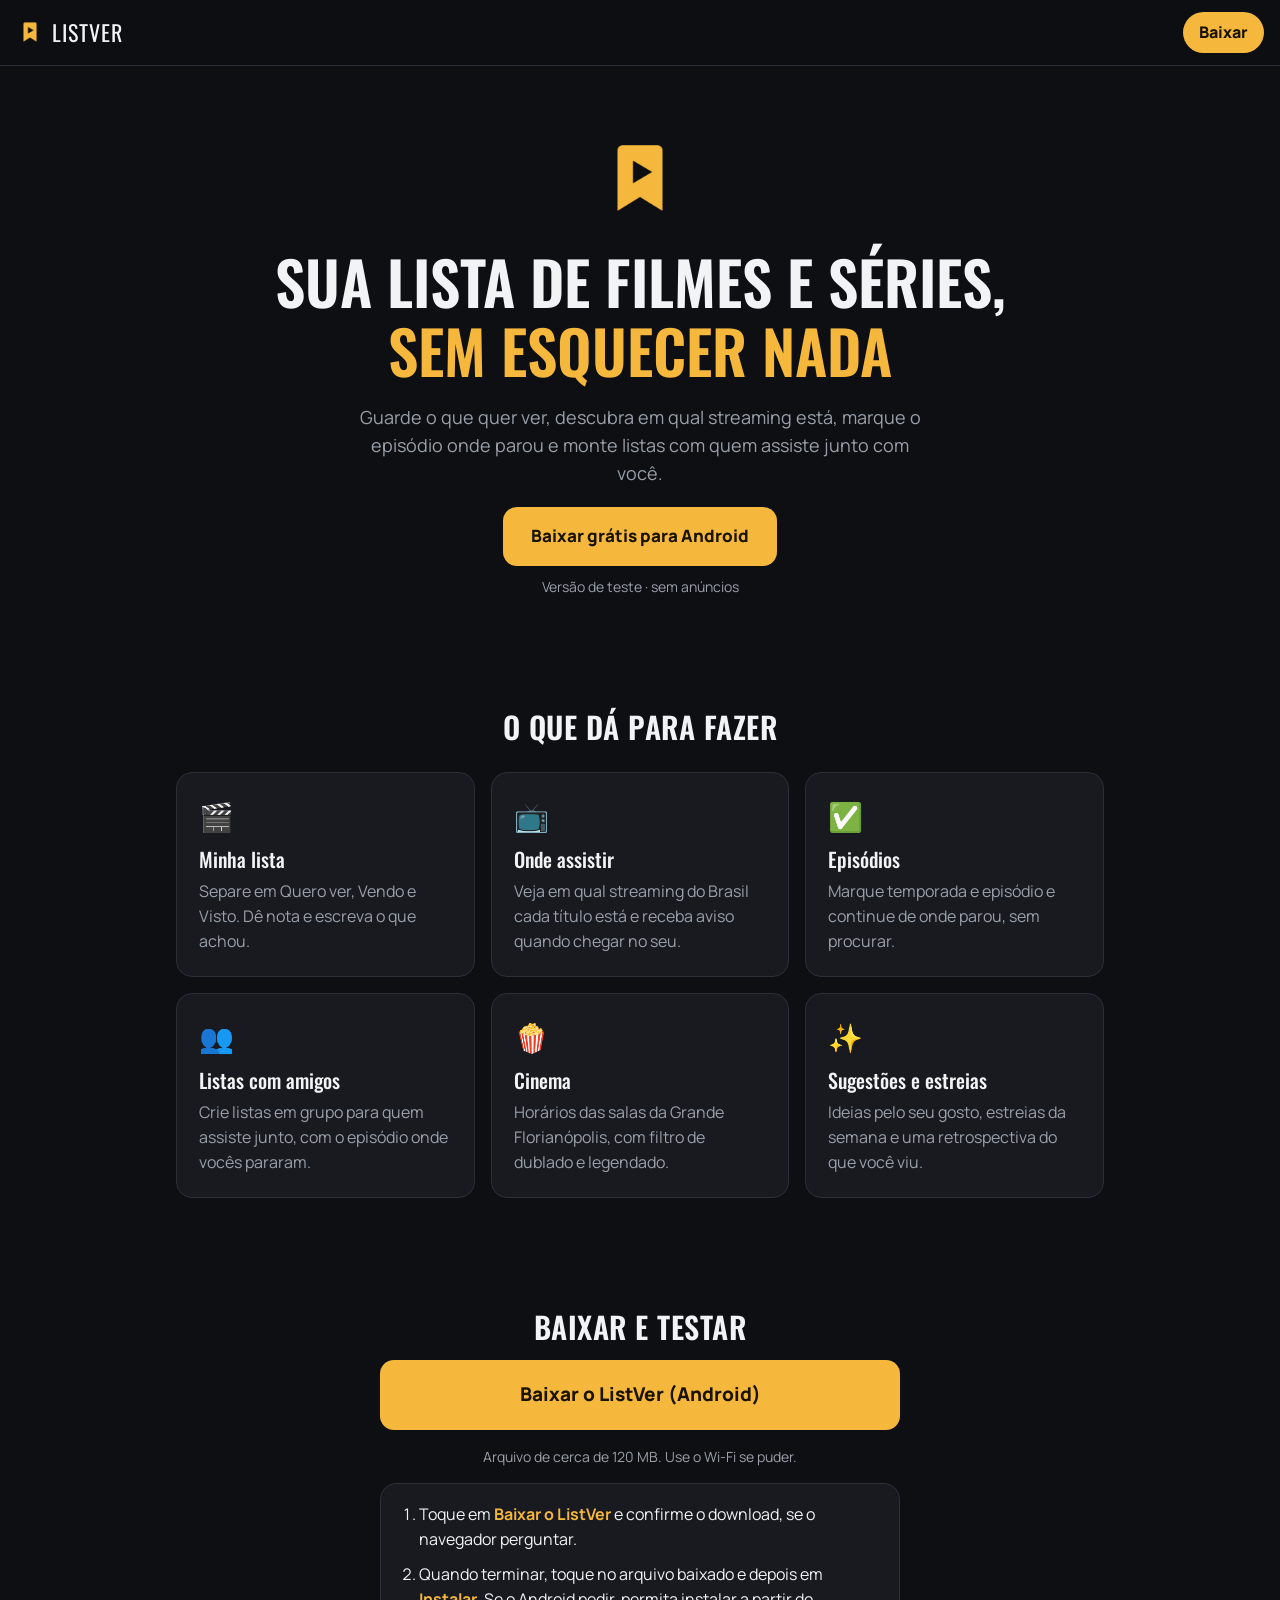
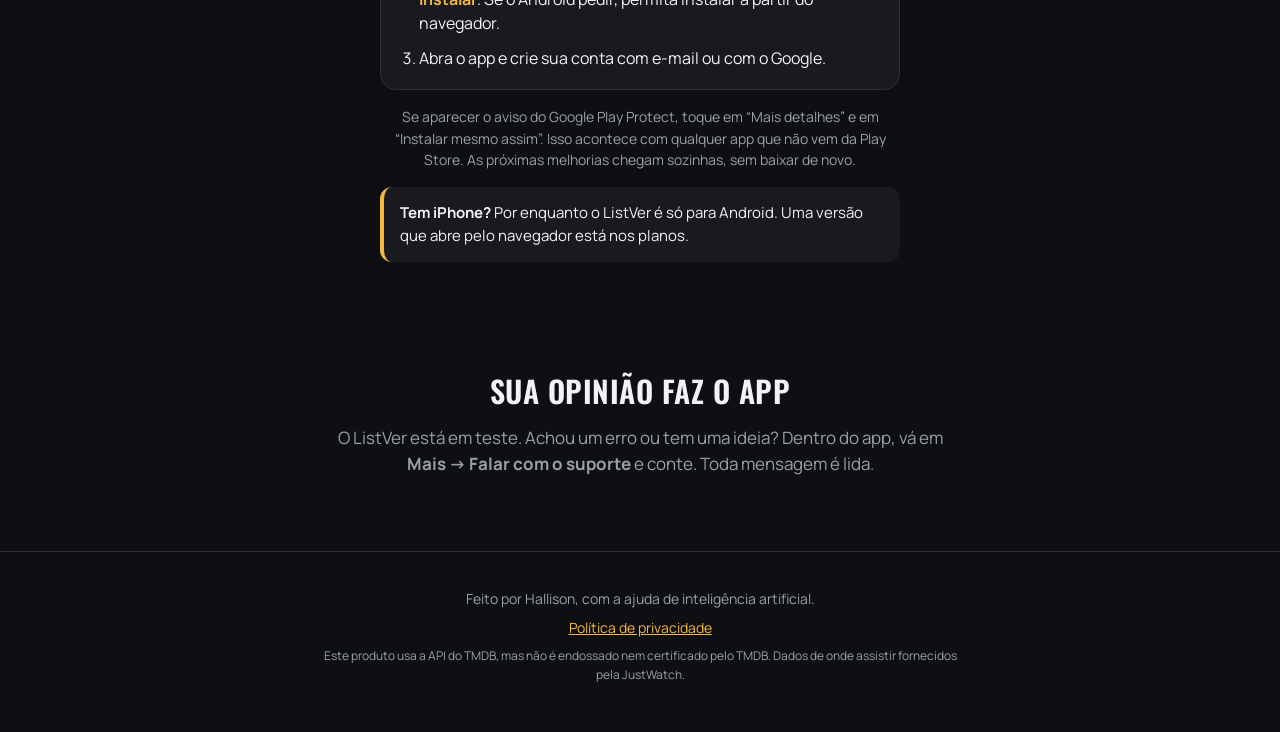
==== index.html @ 409ae318 "Pagina de download do ListVer" ====
<!doctype html>
<html lang="pt-BR">
<head>
<meta charset="utf-8">
<meta name="viewport" content="width=device-width, initial-scale=1">
<title>ListVer: sua lista de filmes e séries</title>
<meta name="description" content="App gratuito para guardar filmes e séries, ver onde assistir no Brasil, acompanhar episódios e montar listas com amigos.">
<meta property="og:title" content="ListVer: sua lista de filmes e séries">
<meta property="og:description" content="Guarde o que quer ver, descubra onde assistir e monte listas com quem assiste junto. Grátis para Android.">
<meta property="og:image" content="icone.png">
<meta name="theme-color" content="#0E0F13">
<link rel="icon" href="icone.png">
<link rel="preconnect" href="https://fonts.googleapis.com">
<link rel="preconnect" href="https://fonts.gstatic.com" crossorigin>
<link href="https://fonts.googleapis.com/css2?family=Oswald:wght@500;600&family=Manrope:wght@500;700;800&display=swap" rel="stylesheet">
<link rel="stylesheet" href="estilo.css">
</head>
<body>
<header class="barra">
  <a class="marca" href="#topo"><img src="icone.png" alt="" width="28" height="28">ListVer</a>
  <a class="barra-baixar" href="#baixar">Baixar</a>
</header>

<main id="topo">
  <section class="heroi">
    <img class="heroi-icone" src="icone.png" alt="Ícone do ListVer" width="96" height="96">
    <h1>Sua lista de filmes e séries, <span>sem esquecer nada</span></h1>
    <p class="heroi-texto">Guarde o que quer ver, descubra em qual streaming está, marque o episódio onde parou e monte listas com quem assiste junto com você.</p>
    <div class="heroi-acoes">
      <a class="botao" href="#baixar">Baixar grátis para Android</a>
      <span class="selo">Versão de teste · sem anúncios</span>
    </div>
  </section>

  <section class="recursos" aria-labelledby="recursos-titulo">
    <h2 id="recursos-titulo">O que dá para fazer</h2>
    <div class="grade">
      <article class="cartao">
        <div class="cartao-icone" aria-hidden="true">🎬</div>
        <h3>Minha lista</h3>
        <p>Separe em Quero ver, Vendo e Visto. Dê nota e escreva o que achou.</p>
      </article>
      <article class="cartao">
        <div class="cartao-icone" aria-hidden="true">📺</div>
        <h3>Onde assistir</h3>
        <p>Veja em qual streaming do Brasil cada título está e receba aviso quando chegar no seu.</p>
      </article>
      <article class="cartao">
        <div class="cartao-icone" aria-hidden="true">✅</div>
        <h3>Episódios</h3>
        <p>Marque temporada e episódio e continue de onde parou, sem procurar.</p>
      </article>
      <article class="cartao">
        <div class="cartao-icone" aria-hidden="true">👥</div>
        <h3>Listas com amigos</h3>
        <p>Crie listas em grupo para quem assiste junto, com o episódio onde vocês pararam.</p>
      </article>
      <article class="cartao">
        <div class="cartao-icone" aria-hidden="true">🍿</div>
        <h3>Cinema</h3>
        <p>Horários das salas da Grande Florianópolis, com filtro de dublado e legendado.</p>
      </article>
      <article class="cartao">
        <div class="cartao-icone" aria-hidden="true">✨</div>
        <h3>Sugestões e estreias</h3>
        <p>Ideias pelo seu gosto, estreias da semana e uma retrospectiva do que você viu.</p>
      </article>
    </div>
  </section>

  <section class="baixar" id="baixar" aria-labelledby="baixar-titulo">
    <h2 id="baixar-titulo">Baixar e testar</h2>
    <a class="botao botao-grande" href="https://github.com/TypwX/listver/releases/latest/download/ListVer.apk">Baixar o ListVer (Android)</a>
    <p class="nota-centro">Arquivo de cerca de 120 MB. Use o Wi-Fi se puder.</p>
    <ol class="passos">
      <li>Toque em <strong>Baixar o ListVer</strong> e confirme o download, se o navegador perguntar.</li>
      <li>Quando terminar, toque no arquivo baixado e depois em <strong>Instalar</strong>. Se o Android pedir, permita instalar a partir do navegador.</li>
      <li>Abra o app e crie sua conta com e-mail ou com o Google.</li>
    </ol>
    <p class="nota-centro">Se aparecer o aviso do Google Play Protect, toque em “Mais detalhes” e em “Instalar mesmo assim”. Isso acontece com qualquer app que não vem da Play Store. As próximas melhorias chegam sozinhas, sem baixar de novo.</p>
    <div class="aviso">
      <strong>Tem iPhone?</strong> Por enquanto o ListVer é só para Android. Uma versão que abre pelo navegador está nos planos.
    </div>
  </section>

  <section class="sugestao" aria-labelledby="sugestao-titulo">
    <h2 id="sugestao-titulo">Sua opinião faz o app</h2>
    <p>O ListVer está em teste. Achou um erro ou tem uma ideia? Dentro do app, vá em <strong>Mais → Falar com o suporte</strong> e conte. Toda mensagem é lida.</p>
  </section>
</main>

<footer class="rodape">
  <p>Feito por Hallison, com a ajuda de inteligência artificial.</p>
  <p><a href="privacidade.html">Política de privacidade</a></p>
  <p class="creditos">Este produto usa a API do TMDB, mas não é endossado nem certificado pelo TMDB. Dados de onde assistir fornecidos pela JustWatch.</p>
</footer>
</body>
</html>
---- estilo.css ----
:root {
  --fundo: #0e0f13;
  --cartao: #181a20;
  --borda: #2c2f38;
  --texto: #f2f3f5;
  --suave: #9aa0aa;
  --destaque: #f5b83d;
  --sobre-destaque: #1a1300;
}

* { box-sizing: border-box; }
html { scroll-behavior: smooth; }
body {
  margin: 0;
  background: var(--fundo);
  color: var(--texto);
  font-family: Manrope, system-ui, sans-serif;
  line-height: 1.55;
}
a { color: var(--destaque); }
h1, h2, h3 { font-family: Oswald, sans-serif; font-weight: 600; line-height: 1.15; margin: 0; }
h2 { font-size: 30px; text-transform: uppercase; letter-spacing: 0.5px; text-align: center; }
h3 { font-size: 20px; font-weight: 500; }

.barra {
  position: sticky; top: 0; z-index: 1;
  display: flex; align-items: center; justify-content: space-between;
  padding: 12px 16px;
  background: rgba(14, 15, 19, 0.88);
  backdrop-filter: blur(8px);
  border-bottom: 1px solid var(--borda);
}
.marca {
  display: flex; align-items: center; gap: 8px;
  color: var(--texto); text-decoration: none;
  font-family: Oswald, sans-serif; font-size: 22px; text-transform: uppercase; letter-spacing: 1px;
}
.barra-baixar {
  color: var(--sobre-destaque); background: var(--destaque);
  text-decoration: none; font-weight: 800; padding: 8px 16px; border-radius: 999px;
}

main { max-width: 960px; margin: 0 auto; padding: 0 16px; }
section { padding: 56px 0; }

.heroi { text-align: center; display: flex; flex-direction: column; align-items: center; gap: 20px; padding-top: 64px; }
.heroi-icone { border-radius: 22px; }
.heroi h1 { font-size: clamp(36px, 7vw, 60px); text-transform: uppercase; max-width: 760px; }
.heroi h1 span { color: var(--destaque); }
.heroi-texto { color: var(--suave); font-size: 18px; max-width: 580px; margin: 0; }
.heroi-acoes { display: flex; flex-direction: column; align-items: center; gap: 10px; }
.selo { color: var(--suave); font-size: 14px; }

.botao {
  display: inline-block; text-align: center; text-decoration: none;
  background: var(--destaque); color: var(--sobre-destaque);
  font-weight: 800; font-size: 17px; padding: 16px 28px; border-radius: 14px;
}
.botao:hover { filter: brightness(1.08); }
.botao:active { opacity: 0.85; }
.botao-grande { display: block; font-size: 19px; padding: 20px; }

.grade { display: grid; grid-template-columns: repeat(auto-fit, minmax(260px, 1fr)); gap: 16px; margin-top: 28px; }
.cartao { background: var(--cartao); border: 1px solid var(--borda); border-radius: 16px; padding: 22px; }
.cartao p { color: var(--suave); margin: 8px 0 0; }
.cartao-icone { font-size: 28px; margin-bottom: 10px; }

.baixar { max-width: 520px; margin: 0 auto; display: flex; flex-direction: column; gap: 16px; }
.passos {
  margin: 0; padding: 18px 18px 18px 38px;
  background: var(--cartao); border: 1px solid var(--borda); border-radius: 16px;
  display: flex; flex-direction: column; gap: 10px;
}
.passos strong { color: var(--destaque); }
.nota-centro { color: var(--suave); font-size: 14px; text-align: center; margin: 0; }
.aviso { background: var(--cartao); border-left: 4px solid var(--destaque); border-radius: 12px; padding: 14px 16px; font-size: 15px; }

.sugestao { text-align: center; max-width: 620px; margin: 0 auto; }
.sugestao p { color: var(--suave); font-size: 17px; }

.rodape { border-top: 1px solid var(--borda); padding: 28px 16px 40px; text-align: center; color: var(--suave); font-size: 14px; }
.rodape p { margin: 8px auto; max-width: 640px; }
.creditos { display: flex; flex-direction: column; align-items: center; gap: 8px; font-size: 12px; }

.texto-longo { max-width: 720px; margin: 0 auto; padding: 48px 0 64px; }
.texto-longo h1 { font-size: 40px; text-transform: uppercase; margin-bottom: 8px; }
.texto-longo h2 { text-align: left; font-size: 22px; margin-top: 32px; }
.texto-longo p, .texto-longo li { color: #d4d7dd; }
.texto-longo .data { color: var(--suave); }
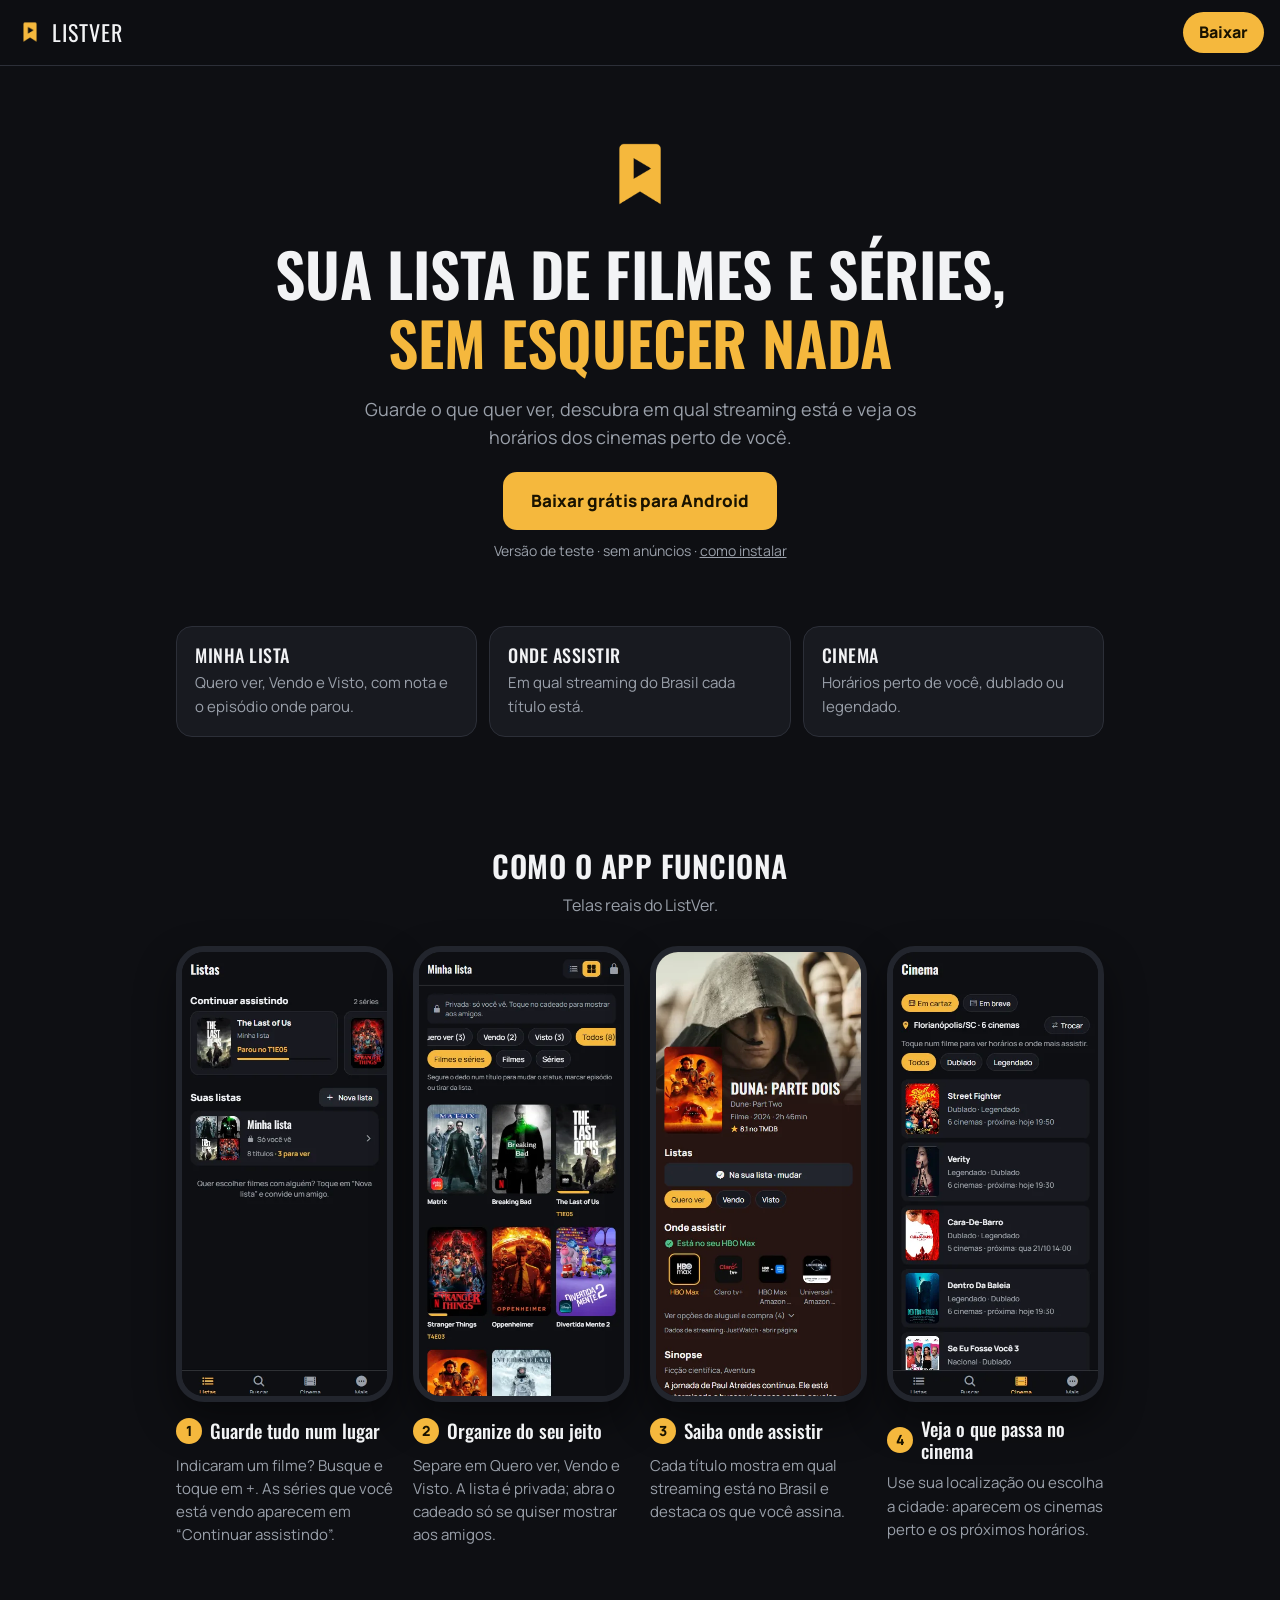
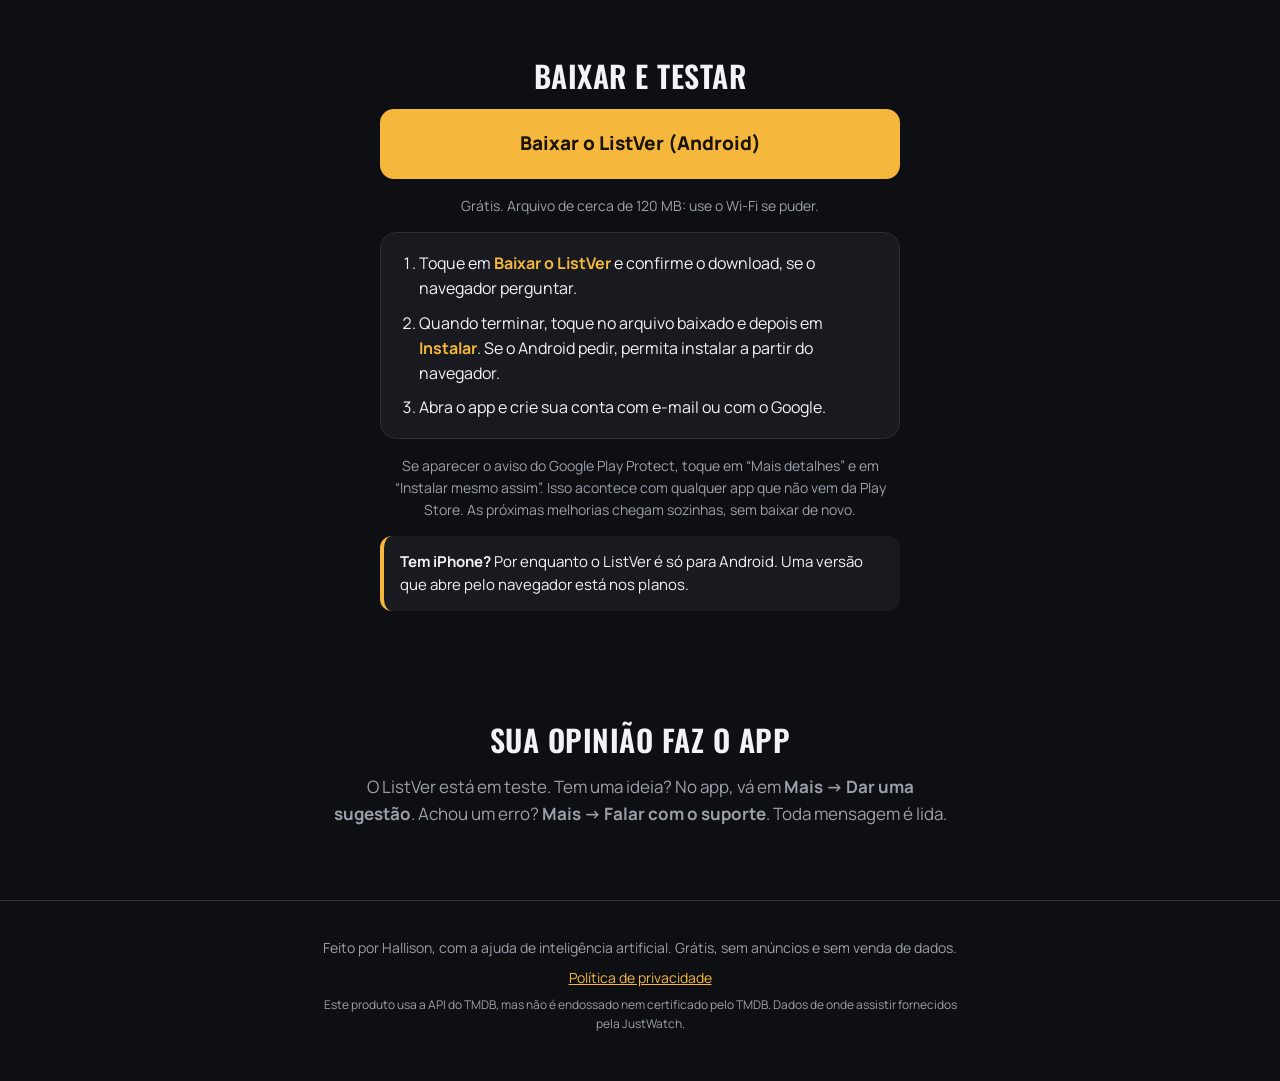
==== commit 940a7787: "Pagina nova: como o app funciona, com telas reais; cinemas do Brasil" ====
--- a/index.html
+++ b/index.html
@@ -4,9 +4,9 @@
 <meta charset="utf-8">
 <meta name="viewport" content="width=device-width, initial-scale=1">
 <title>ListVer: sua lista de filmes e séries</title>
-<meta name="description" content="App gratuito para guardar filmes e séries, ver onde assistir no Brasil, acompanhar episódios e montar listas com amigos.">
+<meta name="description" content="App gratuito para guardar filmes e séries, ver onde assistir no Brasil, acompanhar episódios e ver os horários dos cinemas perto de você.">
 <meta property="og:title" content="ListVer: sua lista de filmes e séries">
-<meta property="og:description" content="Guarde o que quer ver, descubra onde assistir e monte listas com quem assiste junto. Grátis para Android.">
+<meta property="og:description" content="Guarde o que quer ver, descubra onde assistir e veja os cinemas perto de você. Grátis para Android.">
 <meta property="og:image" content="icone.png">
 <meta name="theme-color" content="#0E0F13">
 <link rel="icon" href="icone.png">
@@ -23,55 +23,52 @@
 
 <main id="topo">
   <section class="heroi">
-    <img class="heroi-icone" src="icone.png" alt="Ícone do ListVer" width="96" height="96">
+    <img class="heroi-icone" src="icone.png" alt="Ícone do ListVer" width="88" height="88">
     <h1>Sua lista de filmes e séries, <span>sem esquecer nada</span></h1>
-    <p class="heroi-texto">Guarde o que quer ver, descubra em qual streaming está, marque o episódio onde parou e monte listas com quem assiste junto com você.</p>
+    <p class="heroi-texto">Guarde o que quer ver, descubra em qual streaming está e veja os horários dos cinemas perto de você.</p>
     <div class="heroi-acoes">
-      <a class="botao" href="#baixar">Baixar grátis para Android</a>
-      <span class="selo">Versão de teste · sem anúncios</span>
+      <a class="botao" href="https://github.com/TypwX/listver/releases/latest/download/ListVer.apk">Baixar grátis para Android</a>
+      <span class="selo">Versão de teste · sem anúncios · <a href="#baixar">como instalar</a></span>
     </div>
   </section>
 
-  <section class="recursos" aria-labelledby="recursos-titulo">
-    <h2 id="recursos-titulo">O que dá para fazer</h2>
-    <div class="grade">
-      <article class="cartao">
-        <div class="cartao-icone" aria-hidden="true">🎬</div>
-        <h3>Minha lista</h3>
-        <p>Separe em Quero ver, Vendo e Visto. Dê nota e escreva o que achou.</p>
-      </article>
-      <article class="cartao">
-        <div class="cartao-icone" aria-hidden="true">📺</div>
-        <h3>Onde assistir</h3>
-        <p>Veja em qual streaming do Brasil cada título está e receba aviso quando chegar no seu.</p>
-      </article>
-      <article class="cartao">
-        <div class="cartao-icone" aria-hidden="true">✅</div>
-        <h3>Episódios</h3>
-        <p>Marque temporada e episódio e continue de onde parou, sem procurar.</p>
-      </article>
-      <article class="cartao">
-        <div class="cartao-icone" aria-hidden="true">👥</div>
-        <h3>Listas com amigos</h3>
-        <p>Crie listas em grupo para quem assiste junto, com o episódio onde vocês pararam.</p>
-      </article>
-      <article class="cartao">
-        <div class="cartao-icone" aria-hidden="true">🍿</div>
-        <h3>Cinema</h3>
-        <p>Horários das salas da Grande Florianópolis, com filtro de dublado e legendado.</p>
-      </article>
-      <article class="cartao">
-        <div class="cartao-icone" aria-hidden="true">✨</div>
-        <h3>Sugestões e estreias</h3>
-        <p>Ideias pelo seu gosto, estreias da semana e uma retrospectiva do que você viu.</p>
-      </article>
-    </div>
+  <section class="destaques" aria-label="Principais recursos">
+    <div class="destaque"><h3>Minha lista</h3><p>Quero ver, Vendo e Visto, com nota e o episódio onde parou.</p></div>
+    <div class="destaque"><h3>Onde assistir</h3><p>Em qual streaming do Brasil cada título está.</p></div>
+    <div class="destaque"><h3>Cinema</h3><p>Horários perto de você, dublado ou legendado.</p></div>
+  </section>
+
+  <section class="como" aria-labelledby="como-titulo">
+    <h2 id="como-titulo">Como o app funciona</h2>
+    <p class="como-dica">Telas reais do ListVer. <span class="so-celular">Deslize para o lado.</span></p>
+    <ol class="telas">
+      <li class="tela">
+        <img src="telas/1-listas.webp" alt="Tela Listas: Continuar assistindo The Last of Us, parado no episódio 5, e a Minha lista com 8 títulos" width="390" height="844" loading="lazy">
+        <h3><span>1</span> Guarde tudo num lugar</h3>
+        <p>Indicaram um filme? Busque e toque em +. As séries que você está vendo aparecem em “Continuar assistindo”.</p>
+      </li>
+      <li class="tela">
+        <img src="telas/2-minha-lista.webp" alt="Tela Minha lista: grade de capas com Matrix, Breaking Bad, The Last of Us, Stranger Things e outros" width="390" height="844" loading="lazy">
+        <h3><span>2</span> Organize do seu jeito</h3>
+        <p>Separe em Quero ver, Vendo e Visto. A lista é privada; abra o cadeado só se quiser mostrar aos amigos.</p>
+      </li>
+      <li class="tela">
+        <img src="telas/3-filme.webp" alt="Tela do filme Duna: Parte Dois mostrando que está no HBO Max e em outros serviços" width="390" height="844" loading="lazy">
+        <h3><span>3</span> Saiba onde assistir</h3>
+        <p>Cada título mostra em qual streaming está no Brasil e destaca os que você assina.</p>
+      </li>
+      <li class="tela">
+        <img src="telas/4-cinema.webp" alt="Tela Cinema: filmes em cartaz em Florianópolis com dublado, legendado e a próxima sessão" width="390" height="844" loading="lazy">
+        <h3><span>4</span> Veja o que passa no cinema</h3>
+        <p>Use sua localização ou escolha a cidade: aparecem os cinemas perto e os próximos horários.</p>
+      </li>
+    </ol>
   </section>
 
   <section class="baixar" id="baixar" aria-labelledby="baixar-titulo">
     <h2 id="baixar-titulo">Baixar e testar</h2>
     <a class="botao botao-grande" href="https://github.com/TypwX/listver/releases/latest/download/ListVer.apk">Baixar o ListVer (Android)</a>
-    <p class="nota-centro">Arquivo de cerca de 120 MB. Use o Wi-Fi se puder.</p>
+    <p class="nota-centro">Grátis. Arquivo de cerca de 120 MB: use o Wi-Fi se puder.</p>
     <ol class="passos">
       <li>Toque em <strong>Baixar o ListVer</strong> e confirme o download, se o navegador perguntar.</li>
       <li>Quando terminar, toque no arquivo baixado e depois em <strong>Instalar</strong>. Se o Android pedir, permita instalar a partir do navegador.</li>
@@ -85,12 +82,12 @@
 
   <section class="sugestao" aria-labelledby="sugestao-titulo">
     <h2 id="sugestao-titulo">Sua opinião faz o app</h2>
-    <p>O ListVer está em teste. Achou um erro ou tem uma ideia? Dentro do app, vá em <strong>Mais → Falar com o suporte</strong> e conte. Toda mensagem é lida.</p>
+    <p>O ListVer está em teste. Tem uma ideia? No app, vá em <strong>Mais → Dar uma sugestão</strong>. Achou um erro? <strong>Mais → Falar com o suporte</strong>. Toda mensagem é lida.</p>
   </section>
 </main>
 
 <footer class="rodape">
-  <p>Feito por Hallison, com a ajuda de inteligência artificial.</p>
+  <p>Feito por Hallison, com a ajuda de inteligência artificial. Grátis, sem anúncios e sem venda de dados.</p>
   <p><a href="privacidade.html">Política de privacidade</a></p>
   <p class="creditos">Este produto usa a API do TMDB, mas não é endossado nem certificado pelo TMDB. Dados de onde assistir fornecidos pela JustWatch.</p>
 </footer>
--- a/estilo.css
+++ b/estilo.css
@@ -60,10 +60,6 @@
 .botao:active { opacity: 0.85; }
 .botao-grande { display: block; font-size: 19px; padding: 20px; }
 
-.grade { display: grid; grid-template-columns: repeat(auto-fit, minmax(260px, 1fr)); gap: 16px; margin-top: 28px; }
-.cartao { background: var(--cartao); border: 1px solid var(--borda); border-radius: 16px; padding: 22px; }
-.cartao p { color: var(--suave); margin: 8px 0 0; }
-.cartao-icone { font-size: 28px; margin-bottom: 10px; }
 
 .baixar { max-width: 520px; margin: 0 auto; display: flex; flex-direction: column; gap: 16px; }
 .passos {
@@ -87,3 +83,41 @@
 .texto-longo h2 { text-align: left; font-size: 22px; margin-top: 32px; }
 .texto-longo p, .texto-longo li { color: #d4d7dd; }
 .texto-longo .data { color: var(--suave); }
+
+.selo a { color: var(--suave); }
+
+.destaques { display: grid; grid-template-columns: repeat(3, 1fr); gap: 12px; padding-top: 8px; }
+.destaque { background: var(--cartao); border: 1px solid var(--borda); border-radius: 16px; padding: 18px; }
+.destaque h3 { font-size: 18px; text-transform: uppercase; letter-spacing: 0.5px; }
+.destaque p { color: var(--suave); margin: 6px 0 0; font-size: 15px; }
+
+.como-dica { text-align: center; color: var(--suave); margin: 10px 0 0; }
+.so-celular { display: none; }
+.telas {
+  list-style: none; margin: 28px 0 0; padding: 0;
+  display: grid; grid-template-columns: repeat(4, 1fr); gap: 20px;
+}
+.tela { display: flex; flex-direction: column; gap: 10px; }
+.tela img {
+  width: 100%; height: auto; display: block;
+  border: 6px solid #22252d; border-radius: 28px; background: #000;
+  box-shadow: 0 18px 40px rgba(0, 0, 0, 0.45);
+}
+.tela h3 { font-size: 19px; display: flex; align-items: center; gap: 8px; margin-top: 6px; }
+.tela h3 span {
+  display: inline-grid; place-items: center; width: 26px; height: 26px; flex: none;
+  border-radius: 50%; background: var(--destaque); color: var(--sobre-destaque);
+  font-family: Manrope, system-ui, sans-serif; font-size: 14px; font-weight: 800;
+}
+.tela p { color: var(--suave); margin: 0; font-size: 15px; }
+
+@media (max-width: 720px) {
+  .destaques { grid-template-columns: 1fr; }
+  .so-celular { display: inline; }
+  /* No celular as telas viram um carrossel de deslizar. */
+  .telas {
+    display: flex; overflow-x: auto; scroll-snap-type: x mandatory; gap: 16px;
+    margin-left: -16px; margin-right: -16px; padding: 0 16px 12px;
+  }
+  .tela { flex: 0 0 72%; scroll-snap-align: center; }
+}
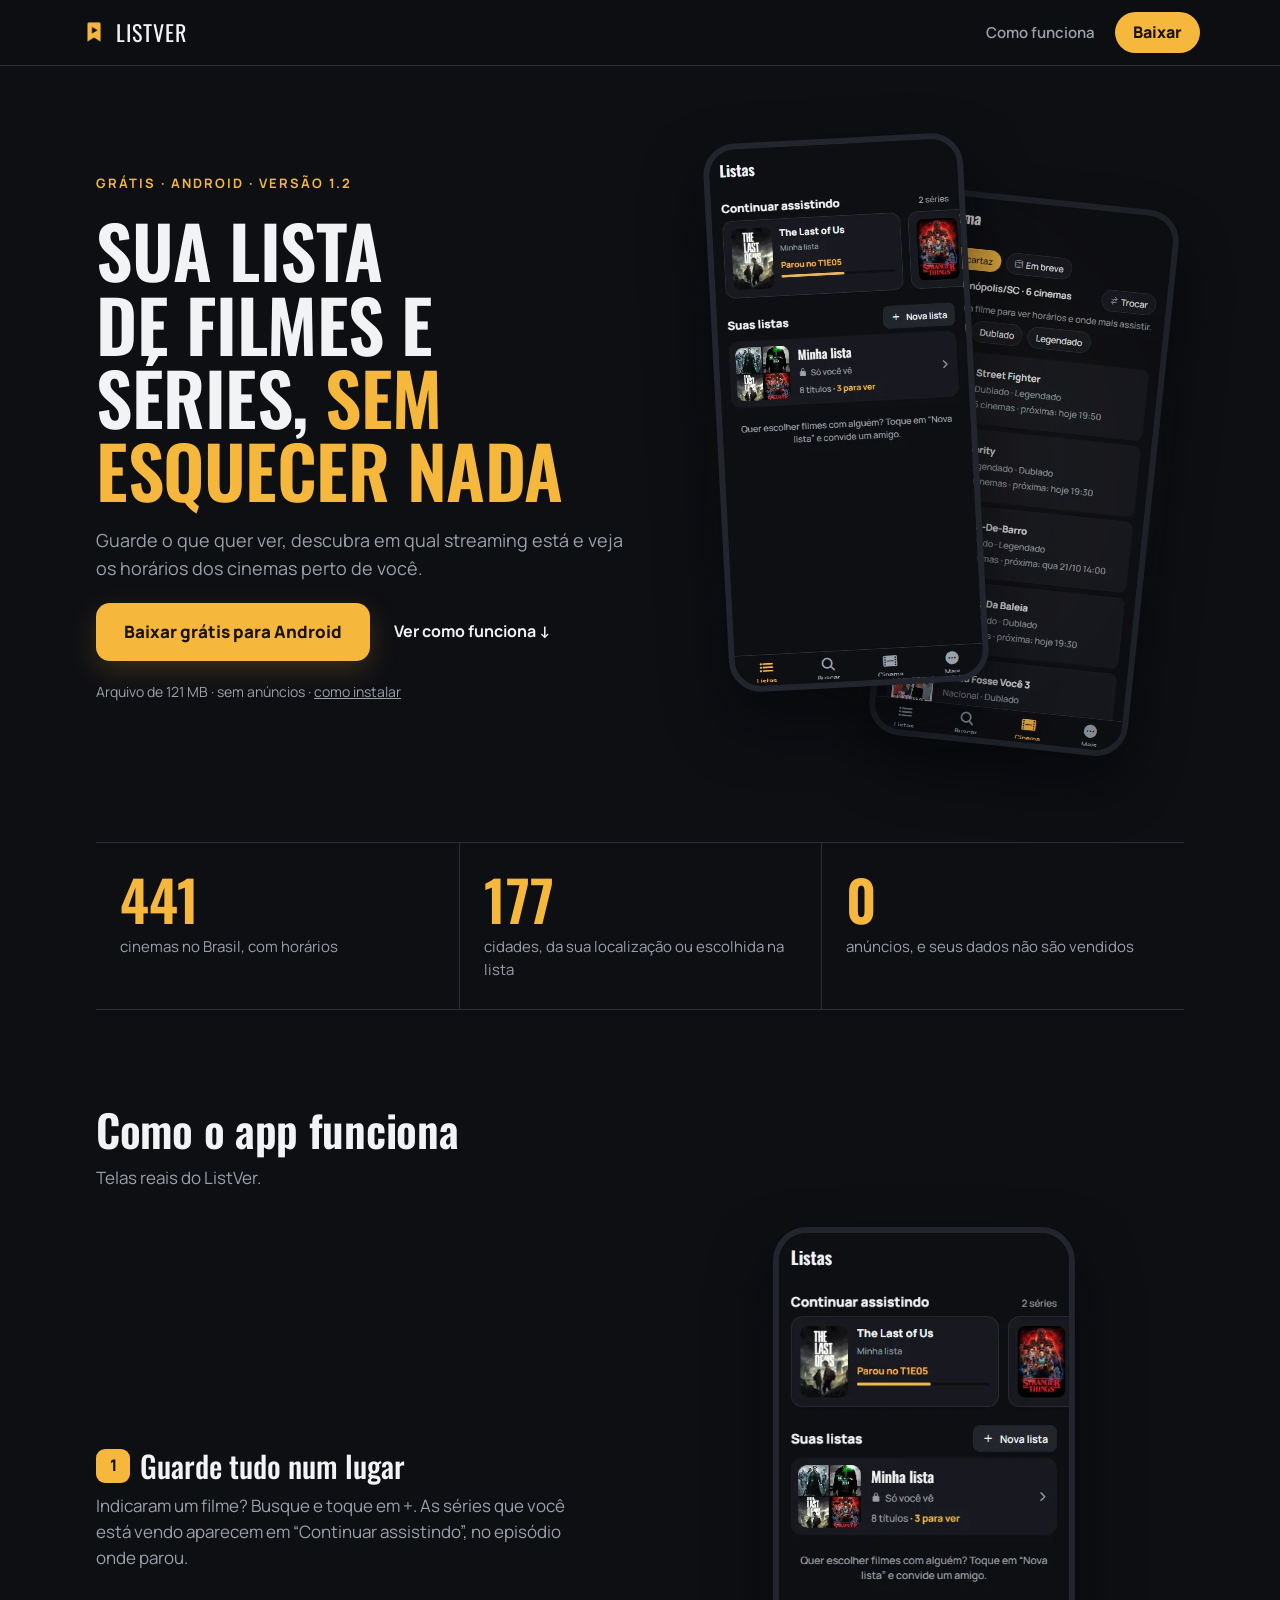
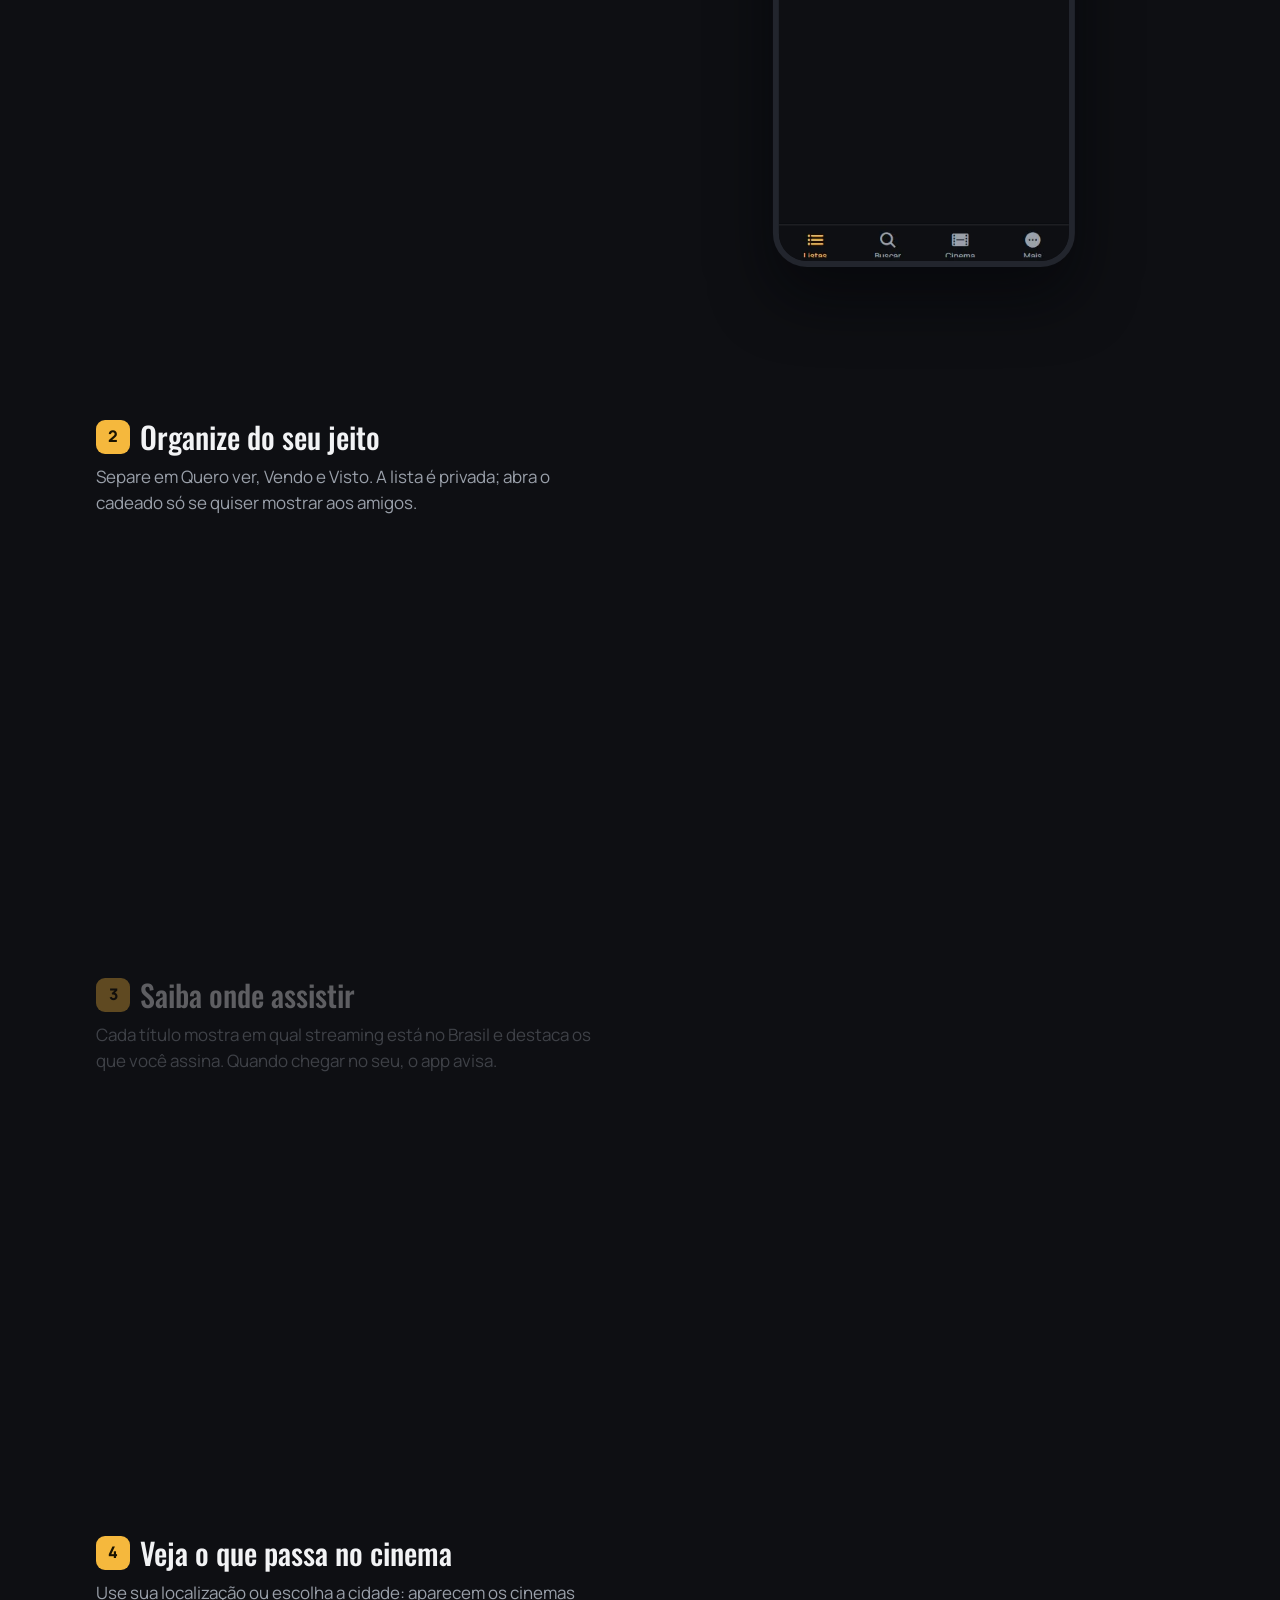
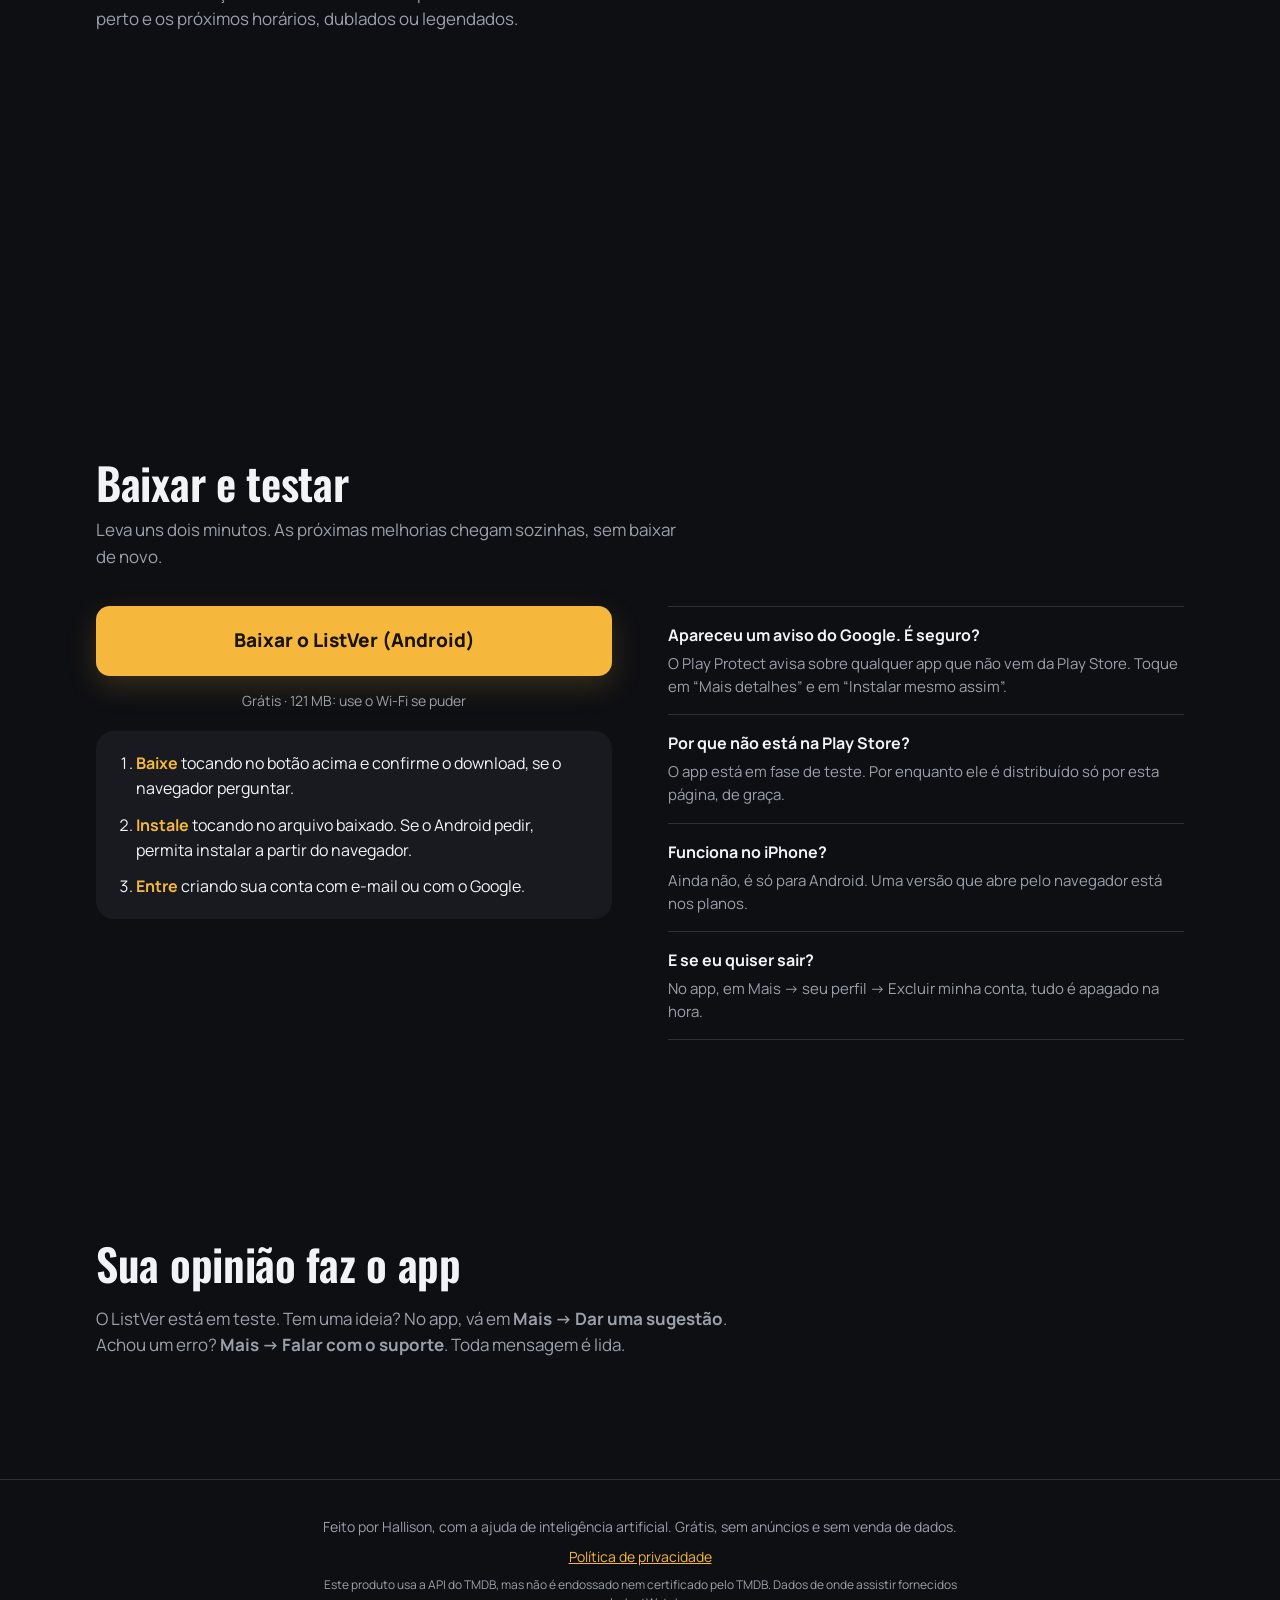
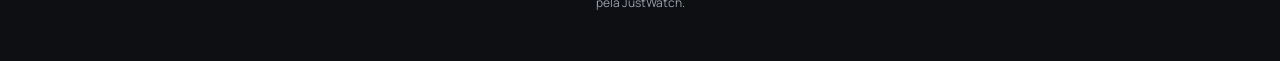
==== commit 161d1679: "Pagina redesenhada: topo com o app, fatos, passo a passo interativo e animacoes suaves" ====
--- a/index.html
+++ b/index.html
@@ -12,75 +12,126 @@
 <link rel="icon" href="icone.png">
 <link rel="preconnect" href="https://fonts.googleapis.com">
 <link rel="preconnect" href="https://fonts.gstatic.com" crossorigin>
-<link href="https://fonts.googleapis.com/css2?family=Oswald:wght@500;600&family=Manrope:wght@500;700;800&display=swap" rel="stylesheet">
+<link href="https://fonts.googleapis.com/css2?family=Oswald:wght@500;600&family=Manrope:wght@500;600;700;800&display=swap" rel="stylesheet">
 <link rel="stylesheet" href="estilo.css">
+<script src="app.js" defer></script>
 </head>
 <body>
+<a class="pular" href="#conteudo">Pular para o conteúdo</a>
+
 <header class="barra">
   <a class="marca" href="#topo"><img src="icone.png" alt="" width="28" height="28">ListVer</a>
-  <a class="barra-baixar" href="#baixar">Baixar</a>
+  <nav class="barra-links" aria-label="Seções">
+    <a href="#como">Como funciona</a>
+    <a class="barra-baixar" href="#baixar">Baixar</a>
+  </nav>
 </header>
 
-<main id="topo">
-  <section class="heroi">
-    <img class="heroi-icone" src="icone.png" alt="Ícone do ListVer" width="88" height="88">
-    <h1>Sua lista de filmes e séries, <span>sem esquecer nada</span></h1>
-    <p class="heroi-texto">Guarde o que quer ver, descubra em qual streaming está e veja os horários dos cinemas perto de você.</p>
-    <div class="heroi-acoes">
-      <a class="botao" href="https://github.com/TypwX/listver/releases/latest/download/ListVer.apk">Baixar grátis para Android</a>
-      <span class="selo">Versão de teste · sem anúncios · <a href="#baixar">como instalar</a></span>
+<main id="conteudo">
+  <section class="heroi" id="topo">
+    <div class="heroi-texto">
+      <p class="sobrelinha entra">Grátis · Android · versão 1.2</p>
+      <h1 class="entra">Sua lista de filmes e séries, <span>sem esquecer nada</span></h1>
+      <p class="heroi-sub entra">Guarde o que quer ver, descubra em qual streaming está e veja os horários dos cinemas perto de você.</p>
+      <div class="heroi-acoes entra">
+        <a class="botao" href="https://github.com/TypwX/listver/releases/latest/download/ListVer.apk">Baixar grátis para Android</a>
+        <a class="link-seta" href="#como">Ver como funciona <span aria-hidden="true">↓</span></a>
+      </div>
+      <p class="meta entra">Arquivo de 121 MB · sem anúncios · <a href="#baixar">como instalar</a></p>
+    </div>
+    <div class="heroi-celulares entra" aria-hidden="true">
+      <div class="brilho"></div>
+      <img class="celular celular-tras" src="telas/4-cinema.webp" alt="" width="390" height="844">
+      <img class="celular celular-frente" src="telas/1-listas.webp" alt="" width="390" height="844">
     </div>
   </section>
 
-  <section class="destaques" aria-label="Principais recursos">
-    <div class="destaque"><h3>Minha lista</h3><p>Quero ver, Vendo e Visto, com nota e o episódio onde parou.</p></div>
-    <div class="destaque"><h3>Onde assistir</h3><p>Em qual streaming do Brasil cada título está.</p></div>
-    <div class="destaque"><h3>Cinema</h3><p>Horários perto de você, dublado ou legendado.</p></div>
+  <section class="fatos" aria-label="O ListVer em números">
+    <div class="fato revela"><strong>441</strong><span>cinemas no Brasil, com horários</span></div>
+    <div class="fato revela"><strong>177</strong><span>cidades, da sua localização ou escolhida na lista</span></div>
+    <div class="fato revela"><strong>0</strong><span>anúncios, e seus dados não são vendidos</span></div>
   </section>
 
-  <section class="como" aria-labelledby="como-titulo">
-    <h2 id="como-titulo">Como o app funciona</h2>
-    <p class="como-dica">Telas reais do ListVer. <span class="so-celular">Deslize para o lado.</span></p>
-    <ol class="telas">
-      <li class="tela">
-        <img src="telas/1-listas.webp" alt="Tela Listas: Continuar assistindo The Last of Us, parado no episódio 5, e a Minha lista com 8 títulos" width="390" height="844" loading="lazy">
-        <h3><span>1</span> Guarde tudo num lugar</h3>
-        <p>Indicaram um filme? Busque e toque em +. As séries que você está vendo aparecem em “Continuar assistindo”.</p>
-      </li>
-      <li class="tela">
-        <img src="telas/2-minha-lista.webp" alt="Tela Minha lista: grade de capas com Matrix, Breaking Bad, The Last of Us, Stranger Things e outros" width="390" height="844" loading="lazy">
-        <h3><span>2</span> Organize do seu jeito</h3>
-        <p>Separe em Quero ver, Vendo e Visto. A lista é privada; abra o cadeado só se quiser mostrar aos amigos.</p>
-      </li>
-      <li class="tela">
-        <img src="telas/3-filme.webp" alt="Tela do filme Duna: Parte Dois mostrando que está no HBO Max e em outros serviços" width="390" height="844" loading="lazy">
-        <h3><span>3</span> Saiba onde assistir</h3>
-        <p>Cada título mostra em qual streaming está no Brasil e destaca os que você assina.</p>
-      </li>
-      <li class="tela">
-        <img src="telas/4-cinema.webp" alt="Tela Cinema: filmes em cartaz em Florianópolis com dublado, legendado e a próxima sessão" width="390" height="844" loading="lazy">
-        <h3><span>4</span> Veja o que passa no cinema</h3>
-        <p>Use sua localização ou escolha a cidade: aparecem os cinemas perto e os próximos horários.</p>
-      </li>
-    </ol>
+  <section class="como" id="como" aria-labelledby="como-titulo">
+    <div class="cabeca revela">
+      <h2 id="como-titulo">Como o app funciona</h2>
+      <p>Telas reais do ListVer. <span class="so-celular">Deslize para o lado.</span></p>
+    </div>
+    <div class="como-corpo">
+      <ol class="passos-app">
+        <li class="passo" data-passo="0">
+          <img src="telas/1-listas.webp" alt="Tela Listas: Continuar assistindo The Last of Us, parado no episódio 5, e a Minha lista com 8 títulos" width="390" height="844" loading="lazy">
+          <h3><span>1</span> Guarde tudo num lugar</h3>
+          <p>Indicaram um filme? Busque e toque em +. As séries que você está vendo aparecem em “Continuar assistindo”, no episódio onde parou.</p>
+        </li>
+        <li class="passo" data-passo="1">
+          <img src="telas/2-minha-lista.webp" alt="Tela Minha lista: grade de capas com Matrix, Breaking Bad, The Last of Us, Stranger Things e outros" width="390" height="844" loading="lazy">
+          <h3><span>2</span> Organize do seu jeito</h3>
+          <p>Separe em Quero ver, Vendo e Visto. A lista é privada; abra o cadeado só se quiser mostrar aos amigos.</p>
+        </li>
+        <li class="passo" data-passo="2">
+          <img src="telas/3-filme.webp" alt="Tela do filme Duna: Parte Dois mostrando que está no HBO Max e em outros serviços" width="390" height="844" loading="lazy">
+          <h3><span>3</span> Saiba onde assistir</h3>
+          <p>Cada título mostra em qual streaming está no Brasil e destaca os que você assina. Quando chegar no seu, o app avisa.</p>
+        </li>
+        <li class="passo" data-passo="3">
+          <img src="telas/4-cinema.webp" alt="Tela Cinema: filmes em cartaz em Florianópolis com dublado, legendado e a próxima sessão" width="390" height="844" loading="lazy">
+          <h3><span>4</span> Veja o que passa no cinema</h3>
+          <p>Use sua localização ou escolha a cidade: aparecem os cinemas perto e os próximos horários, dublados ou legendados.</p>
+        </li>
+      </ol>
+      <div class="vitrine" aria-hidden="true">
+        <img class="vitrine-tela ativa" src="telas/1-listas.webp" alt="" width="390" height="844">
+        <img class="vitrine-tela" src="telas/2-minha-lista.webp" alt="" width="390" height="844" loading="lazy">
+        <img class="vitrine-tela" src="telas/3-filme.webp" alt="" width="390" height="844" loading="lazy">
+        <img class="vitrine-tela" src="telas/4-cinema.webp" alt="" width="390" height="844" loading="lazy">
+      </div>
+    </div>
+    <div class="pontos" role="group" aria-label="Escolher tela">
+      <button type="button" class="ponto ativo" aria-label="Tela 1" aria-current="true"></button>
+      <button type="button" class="ponto" aria-label="Tela 2"></button>
+      <button type="button" class="ponto" aria-label="Tela 3"></button>
+      <button type="button" class="ponto" aria-label="Tela 4"></button>
+    </div>
   </section>
 
   <section class="baixar" id="baixar" aria-labelledby="baixar-titulo">
-    <h2 id="baixar-titulo">Baixar e testar</h2>
-    <a class="botao botao-grande" href="https://github.com/TypwX/listver/releases/latest/download/ListVer.apk">Baixar o ListVer (Android)</a>
-    <p class="nota-centro">Grátis. Arquivo de cerca de 120 MB: use o Wi-Fi se puder.</p>
-    <ol class="passos">
-      <li>Toque em <strong>Baixar o ListVer</strong> e confirme o download, se o navegador perguntar.</li>
-      <li>Quando terminar, toque no arquivo baixado e depois em <strong>Instalar</strong>. Se o Android pedir, permita instalar a partir do navegador.</li>
-      <li>Abra o app e crie sua conta com e-mail ou com o Google.</li>
-    </ol>
-    <p class="nota-centro">Se aparecer o aviso do Google Play Protect, toque em “Mais detalhes” e em “Instalar mesmo assim”. Isso acontece com qualquer app que não vem da Play Store. As próximas melhorias chegam sozinhas, sem baixar de novo.</p>
-    <div class="aviso">
-      <strong>Tem iPhone?</strong> Por enquanto o ListVer é só para Android. Uma versão que abre pelo navegador está nos planos.
+    <div class="cabeca revela">
+      <h2 id="baixar-titulo">Baixar e testar</h2>
+      <p>Leva uns dois minutos. As próximas melhorias chegam sozinhas, sem baixar de novo.</p>
+    </div>
+    <div class="baixar-corpo">
+      <div class="instalar revela">
+        <a class="botao botao-grande" href="https://github.com/TypwX/listver/releases/latest/download/ListVer.apk">Baixar o ListVer (Android)</a>
+        <p class="meta">Grátis · 121 MB: use o Wi-Fi se puder</p>
+        <ol class="passos">
+          <li><strong>Baixe</strong> tocando no botão acima e confirme o download, se o navegador perguntar.</li>
+          <li><strong>Instale</strong> tocando no arquivo baixado. Se o Android pedir, permita instalar a partir do navegador.</li>
+          <li><strong>Entre</strong> criando sua conta com e-mail ou com o Google.</li>
+        </ol>
+      </div>
+      <dl class="duvidas revela">
+        <div>
+          <dt>Apareceu um aviso do Google. É seguro?</dt>
+          <dd>O Play Protect avisa sobre qualquer app que não vem da Play Store. Toque em “Mais detalhes” e em “Instalar mesmo assim”.</dd>
+        </div>
+        <div>
+          <dt>Por que não está na Play Store?</dt>
+          <dd>O app está em fase de teste. Por enquanto ele é distribuído só por esta página, de graça.</dd>
+        </div>
+        <div>
+          <dt>Funciona no iPhone?</dt>
+          <dd>Ainda não, é só para Android. Uma versão que abre pelo navegador está nos planos.</dd>
+        </div>
+        <div>
+          <dt>E se eu quiser sair?</dt>
+          <dd>No app, em Mais → seu perfil → Excluir minha conta, tudo é apagado na hora.</dd>
+        </div>
+      </dl>
     </div>
   </section>
 
-  <section class="sugestao" aria-labelledby="sugestao-titulo">
+  <section class="sugestao revela" aria-labelledby="sugestao-titulo">
     <h2 id="sugestao-titulo">Sua opinião faz o app</h2>
     <p>O ListVer está em teste. Tem uma ideia? No app, vá em <strong>Mais → Dar uma sugestão</strong>. Achou um erro? <strong>Mais → Falar com o suporte</strong>. Toda mensagem é lida.</p>
   </section>
--- a/estilo.css
+++ b/estilo.css
@@ -5,29 +5,50 @@
   --texto: #f2f3f5;
   --suave: #9aa0aa;
   --destaque: #f5b83d;
+  --destaque-claro: #ffc95a;
   --sobre-destaque: #1a1300;
+  --sombra: rgba(4, 5, 9, 0.6);
+
+  /* Curvas de movimento (Emil Kowalski): fortes, nunca ease-in. */
+  --ease-out: cubic-bezier(0.23, 1, 0.32, 1);
+  --ease-in-out: cubic-bezier(0.77, 0, 0.175, 1);
+
+  --largura: 1120px;
 }
 
 * { box-sizing: border-box; }
-html { scroll-behavior: smooth; }
+html { scroll-behavior: smooth; scroll-padding-top: 72px; }
 body {
   margin: 0;
   background: var(--fundo);
   color: var(--texto);
   font-family: Manrope, system-ui, sans-serif;
   line-height: 1.55;
+  -webkit-font-smoothing: antialiased;
 }
 a { color: var(--destaque); }
-h1, h2, h3 { font-family: Oswald, sans-serif; font-weight: 600; line-height: 1.15; margin: 0; }
-h2 { font-size: 30px; text-transform: uppercase; letter-spacing: 0.5px; text-align: center; }
-h3 { font-size: 20px; font-weight: 500; }
-
+img { max-width: 100%; }
+h1, h2, h3 { font-family: Oswald, sans-serif; font-weight: 600; line-height: 1.1; margin: 0; text-wrap: balance; }
+h2 { font-size: clamp(30px, 4.4vw, 44px); letter-spacing: -0.3px; }
+h3 { font-size: 21px; font-weight: 500; }
+p { text-wrap: pretty; }
+
+:focus-visible { outline: 3px solid var(--destaque); outline-offset: 3px; border-radius: 6px; }
+
+.pular {
+  position: absolute; left: 16px; top: -100px; z-index: 3;
+  background: var(--destaque); color: var(--sobre-destaque);
+  padding: 10px 16px; border-radius: 10px; font-weight: 800; text-decoration: none;
+}
+.pular:focus { top: 12px; }
+
+/* ---------- Barra ---------- */
 .barra {
-  position: sticky; top: 0; z-index: 1;
+  position: sticky; top: 0; z-index: 2;
   display: flex; align-items: center; justify-content: space-between;
-  padding: 12px 16px;
-  background: rgba(14, 15, 19, 0.88);
-  backdrop-filter: blur(8px);
+  padding: 12px max(16px, calc((100% - var(--largura)) / 2));
+  background: rgba(14, 15, 19, 0.82);
+  backdrop-filter: blur(10px);
   border-bottom: 1px solid var(--borda);
 }
 .marca {
@@ -35,89 +56,209 @@
   color: var(--texto); text-decoration: none;
   font-family: Oswald, sans-serif; font-size: 22px; text-transform: uppercase; letter-spacing: 1px;
 }
+.barra-links { display: flex; align-items: center; gap: 20px; }
+.barra-links a:not(.barra-baixar) { color: var(--suave); text-decoration: none; font-weight: 600; font-size: 15px; }
 .barra-baixar {
   color: var(--sobre-destaque); background: var(--destaque);
-  text-decoration: none; font-weight: 800; padding: 8px 16px; border-radius: 999px;
-}
-
-main { max-width: 960px; margin: 0 auto; padding: 0 16px; }
-section { padding: 56px 0; }
-
-.heroi { text-align: center; display: flex; flex-direction: column; align-items: center; gap: 20px; padding-top: 64px; }
-.heroi-icone { border-radius: 22px; }
-.heroi h1 { font-size: clamp(36px, 7vw, 60px); text-transform: uppercase; max-width: 760px; }
-.heroi h1 span { color: var(--destaque); }
-.heroi-texto { color: var(--suave); font-size: 18px; max-width: 580px; margin: 0; }
-.heroi-acoes { display: flex; flex-direction: column; align-items: center; gap: 10px; }
-.selo { color: var(--suave); font-size: 14px; }
-
+  text-decoration: none; font-weight: 800; padding: 8px 18px; border-radius: 999px;
+}
+
+/* ---------- Botões ---------- */
+.botao, .barra-baixar {
+  transition: transform 160ms var(--ease-out), background-color 200ms ease;
+}
 .botao {
   display: inline-block; text-align: center; text-decoration: none;
   background: var(--destaque); color: var(--sobre-destaque);
   font-weight: 800; font-size: 17px; padding: 16px 28px; border-radius: 14px;
-}
-.botao:hover { filter: brightness(1.08); }
-.botao:active { opacity: 0.85; }
+  box-shadow: 0 10px 30px rgba(245, 184, 61, 0.18);
+}
+.botao:active, .barra-baixar:active { transform: scale(0.97); }
 .botao-grande { display: block; font-size: 19px; padding: 20px; }
-
-
-.baixar { max-width: 520px; margin: 0 auto; display: flex; flex-direction: column; gap: 16px; }
+.link-seta { color: var(--texto); font-weight: 700; text-decoration: none; }
+.link-seta span { display: inline-block; transition: transform 200ms var(--ease-out); }
+@media (hover: hover) and (pointer: fine) {
+  .botao:hover, .barra-baixar:hover { background-color: var(--destaque-claro); }
+  .link-seta:hover span { transform: translateY(3px); }
+  .barra-links a:not(.barra-baixar):hover { color: var(--texto); }
+}
+
+main { max-width: var(--largura); margin: 0 auto; padding: 0 16px; }
+section { padding: 72px 0 80px; }
+.cabeca { max-width: 620px; margin-bottom: 36px; }
+.cabeca p { color: var(--suave); font-size: 17px; margin: 10px 0 0; }
+.meta { color: var(--suave); font-size: 14px; margin: 0; }
+.meta a { color: var(--suave); }
+
+/* ---------- Topo ---------- */
+.heroi { display: grid; gap: 40px; padding-top: 56px; }
+.heroi-texto { display: flex; flex-direction: column; gap: 20px; }
+.sobrelinha { margin: 0; color: var(--destaque); font-size: 13px; font-weight: 700; letter-spacing: 2px; text-transform: uppercase; }
+.heroi h1 { font-size: clamp(40px, 6.4vw, 72px); text-transform: uppercase; line-height: 1.02; letter-spacing: -0.5px; }
+.heroi h1 span { color: var(--destaque); }
+.heroi-sub { color: var(--suave); font-size: 18px; max-width: 34em; margin: 0; }
+.heroi-acoes { display: flex; flex-wrap: wrap; align-items: center; gap: 14px 24px; }
+
+.heroi-celulares { position: relative; height: clamp(420px, 118vw, 600px); }
+.brilho {
+  position: absolute; inset: 8% 4% 0;
+  background: radial-gradient(closest-side, rgba(245, 184, 61, 0.22), rgba(245, 184, 61, 0));
+  filter: blur(20px);
+}
+.celular {
+  position: absolute; width: min(56vw, 250px); height: auto;
+  border: 6px solid #22252d; border-radius: 32px; background: #000;
+  box-shadow: 0 30px 60px var(--sombra);
+}
+.celular-tras { right: 6%; top: 10%; transform: rotate(6deg); opacity: 0.85; }
+.celular-frente { left: 6%; top: 0; transform: rotate(-3deg); }
+
+/* ---------- Fatos ---------- */
+.fatos {
+  display: grid; gap: 0; padding: 0;
+  border-top: 1px solid var(--borda); border-bottom: 1px solid var(--borda);
+}
+.fato { display: flex; align-items: center; gap: 18px; padding: 20px 4px; }
+.fato + .fato { border-top: 1px solid var(--borda); }
+.fato strong {
+  font-family: Oswald, sans-serif; font-weight: 600; font-size: 44px; line-height: 1;
+  color: var(--destaque); font-variant-numeric: tabular-nums; min-width: 2.4em;
+}
+.fato span { color: var(--suave); font-size: 15px; }
+
+/* ---------- Como funciona ---------- */
+.so-celular { display: inline; }
+.passos-app {
+  list-style: none; margin: 0 -16px; padding: 0 16px 8px;
+  display: flex; gap: 16px; overflow-x: auto; scroll-snap-type: x mandatory;
+  scrollbar-width: none;
+}
+.passos-app::-webkit-scrollbar { display: none; }
+.passo { flex: 0 0 76%; scroll-snap-align: center; display: flex; flex-direction: column; gap: 10px; }
+.passo img {
+  width: 100%; height: auto; display: block;
+  border: 6px solid #22252d; border-radius: 28px; background: #000;
+  box-shadow: 0 18px 40px var(--sombra);
+}
+.passo h3 { display: flex; align-items: center; gap: 10px; margin-top: 8px; }
+.passo h3 span {
+  display: inline-grid; place-items: center; width: 28px; height: 28px; flex: none;
+  border-radius: 9px; background: var(--destaque); color: var(--sobre-destaque);
+  font-family: Manrope, system-ui, sans-serif; font-size: 14px; font-weight: 800;
+}
+.passo p { color: var(--suave); margin: 0; font-size: 15px; }
+.vitrine { display: none; }
+
+.pontos { display: flex; justify-content: center; gap: 4px; margin-top: 18px; }
+.ponto {
+  width: 32px; height: 32px; padding: 0; border: 0; background: none; cursor: pointer;
+  display: grid; place-items: center;
+}
+.ponto::before {
+  content: ''; width: 8px; height: 8px; border-radius: 4px; background: var(--borda);
+  transition: transform 200ms var(--ease-out), background-color 200ms ease;
+}
+.ponto.ativo::before { background: var(--destaque); transform: scaleX(2.5); }
+
+/* ---------- Baixar ---------- */
+.baixar-corpo { display: grid; gap: 32px; }
+.instalar { display: flex; flex-direction: column; gap: 14px; }
+.instalar .meta { text-align: center; }
 .passos {
-  margin: 0; padding: 18px 18px 18px 38px;
-  background: var(--cartao); border: 1px solid var(--borda); border-radius: 16px;
-  display: flex; flex-direction: column; gap: 10px;
+  margin: 6px 0 0; padding: 20px 20px 20px 40px;
+  background: var(--cartao); border-radius: 18px;
+  display: flex; flex-direction: column; gap: 12px;
 }
 .passos strong { color: var(--destaque); }
-.nota-centro { color: var(--suave); font-size: 14px; text-align: center; margin: 0; }
-.aviso { background: var(--cartao); border-left: 4px solid var(--destaque); border-radius: 12px; padding: 14px 16px; font-size: 15px; }
-
-.sugestao { text-align: center; max-width: 620px; margin: 0 auto; }
+.duvidas { margin: 0; }
+.duvidas div { padding: 16px 0; border-top: 1px solid var(--borda); }
+.duvidas div:last-child { border-bottom: 1px solid var(--borda); }
+.duvidas dt { font-weight: 700; }
+.duvidas dd { margin: 4px 0 0; color: var(--suave); font-size: 15px; }
+
+.sugestao { max-width: 640px; }
 .sugestao p { color: var(--suave); font-size: 17px; }
 
+/* ---------- Rodapé e página de privacidade ---------- */
 .rodape { border-top: 1px solid var(--borda); padding: 28px 16px 40px; text-align: center; color: var(--suave); font-size: 14px; }
 .rodape p { margin: 8px auto; max-width: 640px; }
-.creditos { display: flex; flex-direction: column; align-items: center; gap: 8px; font-size: 12px; }
-
-.texto-longo { max-width: 720px; margin: 0 auto; padding: 48px 0 64px; }
+.creditos { font-size: 12px; }
+
+.texto-longo { max-width: 720px; margin: 0 auto; padding: 48px 16px 64px; }
 .texto-longo h1 { font-size: 40px; text-transform: uppercase; margin-bottom: 8px; }
-.texto-longo h2 { text-align: left; font-size: 22px; margin-top: 32px; }
+.texto-longo h2 { font-size: 22px; margin-top: 32px; }
 .texto-longo p, .texto-longo li { color: #d4d7dd; }
 .texto-longo .data { color: var(--suave); }
 
-.selo a { color: var(--suave); }
-
-.destaques { display: grid; grid-template-columns: repeat(3, 1fr); gap: 12px; padding-top: 8px; }
-.destaque { background: var(--cartao); border: 1px solid var(--borda); border-radius: 16px; padding: 18px; }
-.destaque h3 { font-size: 18px; text-transform: uppercase; letter-spacing: 0.5px; }
-.destaque p { color: var(--suave); margin: 6px 0 0; font-size: 15px; }
-
-.como-dica { text-align: center; color: var(--suave); margin: 10px 0 0; }
-.so-celular { display: none; }
-.telas {
-  list-style: none; margin: 28px 0 0; padding: 0;
-  display: grid; grid-template-columns: repeat(4, 1fr); gap: 20px;
-}
-.tela { display: flex; flex-direction: column; gap: 10px; }
-.tela img {
-  width: 100%; height: auto; display: block;
-  border: 6px solid #22252d; border-radius: 28px; background: #000;
-  box-shadow: 0 18px 40px rgba(0, 0, 0, 0.45);
-}
-.tela h3 { font-size: 19px; display: flex; align-items: center; gap: 8px; margin-top: 6px; }
-.tela h3 span {
-  display: inline-grid; place-items: center; width: 26px; height: 26px; flex: none;
-  border-radius: 50%; background: var(--destaque); color: var(--sobre-destaque);
-  font-family: Manrope, system-ui, sans-serif; font-size: 14px; font-weight: 800;
-}
-.tela p { color: var(--suave); margin: 0; font-size: 15px; }
-
-@media (max-width: 720px) {
-  .destaques { grid-template-columns: 1fr; }
-  .so-celular { display: inline; }
-  /* No celular as telas viram um carrossel de deslizar. */
-  .telas {
-    display: flex; overflow-x: auto; scroll-snap-type: x mandatory; gap: 16px;
-    margin-left: -16px; margin-right: -16px; padding: 0 16px 12px;
+/* ---------- Telas largas ---------- */
+@media (max-width: 479px) {
+  .barra-links a:not(.barra-baixar) { display: none; }
+}
+
+@media (min-width: 900px) {
+  section { padding: 96px 0 104px; }
+  .heroi { grid-template-columns: 1.05fr 0.95fr; align-items: center; padding-top: 72px; }
+  .heroi-celulares { height: 600px; }
+  .celular { width: 260px; }
+
+  .fatos { grid-template-columns: repeat(3, 1fr); }
+  .fato { flex-direction: column; align-items: flex-start; gap: 8px; padding: 28px 24px; }
+  .fato + .fato { border-top: 0; border-left: 1px solid var(--borda); }
+  .fato strong { font-size: 56px; }
+
+  /* O celular fica parado e troca de tela conforme a pessoa lê cada passo. */
+  .so-celular { display: none; }
+  .como-corpo { display: grid; grid-template-columns: 1fr 1fr; gap: 48px; }
+  .passos-app { flex-direction: column; overflow: visible; margin: 0; padding: 0; gap: 0; }
+  .passo { flex: none; min-height: 62vh; justify-content: center; opacity: 0.35; transition: opacity 300ms ease; }
+  .passo.ativo { opacity: 1; }
+  .passo img { display: none; }
+  .passo h3 { font-size: 30px; }
+  .passo h3 span { width: 34px; height: 34px; font-size: 16px; }
+  .passo p { font-size: 17px; max-width: 30em; }
+  .vitrine { display: block; position: sticky; top: 14vh; height: 72vh; }
+  .vitrine-tela {
+    position: absolute; left: 50%; top: 0; height: 100%; width: auto; max-height: 640px;
+    border: 6px solid #22252d; border-radius: 34px; background: #000;
+    box-shadow: 0 30px 60px var(--sombra);
+    opacity: 0; transform: translateX(-50%) scale(0.98); filter: blur(2px);
+    transition: opacity 300ms ease, transform 300ms var(--ease-out), filter 300ms ease;
   }
-  .tela { flex: 0 0 72%; scroll-snap-align: center; }
-}
+  /* O leve desfoque junta as duas telas na troca, em vez de parecerem duas imagens sobrepostas. */
+  .vitrine-tela.ativa { opacity: 1; transform: translateX(-50%) scale(1); filter: none; }
+  .pontos { display: none; }
+
+  .baixar-corpo { grid-template-columns: 1fr 1fr; gap: 56px; align-items: start; }
+}
+
+/* ---------- Entradas (só com JavaScript ligado) ---------- */
+@keyframes entrar {
+  from { opacity: 0; transform: translateY(14px); }
+  to { opacity: 1; transform: none; }
+}
+.js .entra { opacity: 0; animation: entrar 600ms var(--ease-out) forwards; }
+.js .heroi h1 { animation-delay: 60ms; }
+.js .heroi-sub { animation-delay: 120ms; }
+.js .heroi-acoes { animation-delay: 180ms; }
+.js .heroi .meta { animation-delay: 240ms; }
+.js .heroi-celulares { animation-delay: 150ms; animation-duration: 800ms; }
+
+.js .revela {
+  opacity: 0; transform: translateY(16px);
+  transition: opacity 600ms var(--ease-out), transform 600ms var(--ease-out);
+}
+.js .revela.visivel { opacity: 1; transform: none; }
+.js .fato:nth-child(2) { transition-delay: 70ms; }
+.js .fato:nth-child(3) { transition-delay: 140ms; }
+
+/* Quem pediu menos movimento no celular vê só esmaecimentos curtos, sem deslocamento. */
+@media (prefers-reduced-motion: reduce) {
+  html { scroll-behavior: auto; }
+  @keyframes entrar { from { opacity: 0; } to { opacity: 1; } }
+  .js .entra { animation-duration: 200ms; animation-delay: 0ms; }
+  .js .revela { transform: none; transition: opacity 200ms ease; transition-delay: 0ms; }
+  .vitrine-tela, .vitrine-tela.ativa { transform: translateX(-50%); }
+  .ponto::before { transition: background-color 200ms ease; }
+  .ponto.ativo::before { transform: none; }
+  .botao:active, .barra-baixar:active { transform: none; }
+}
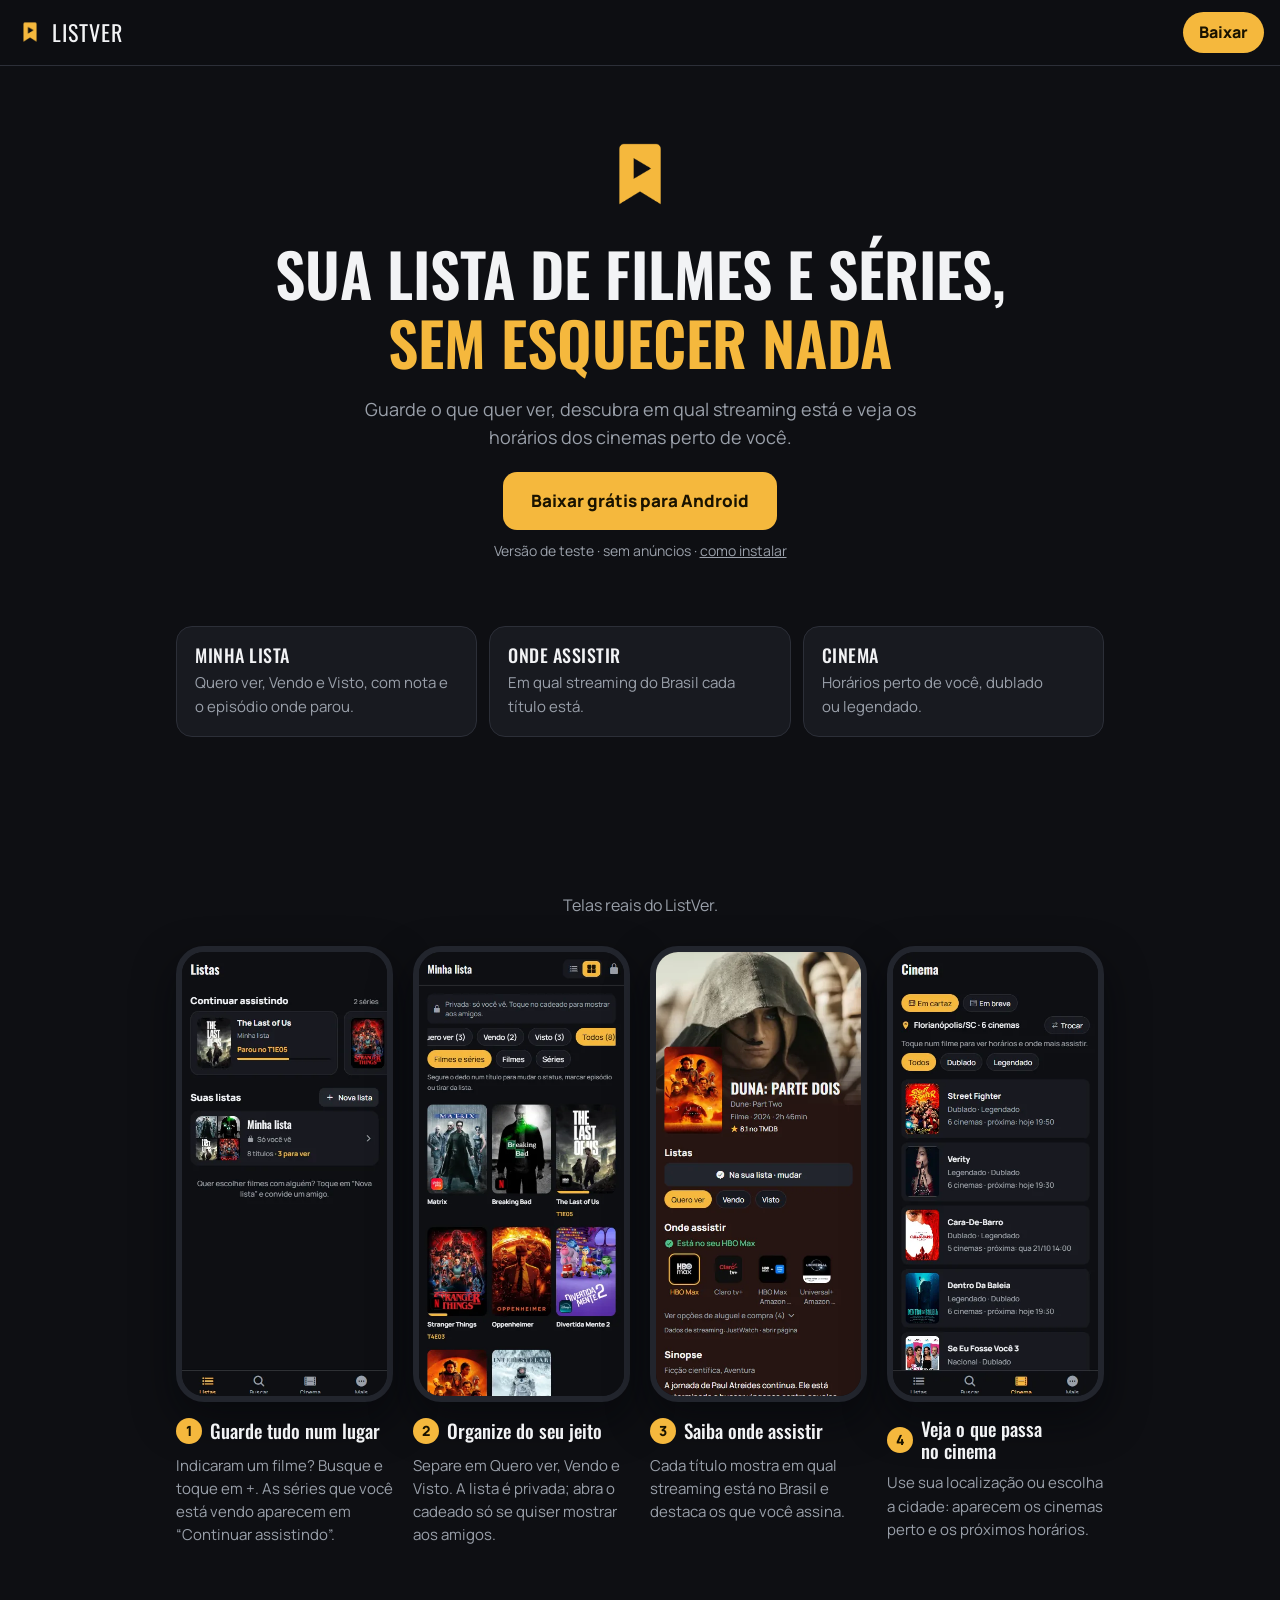
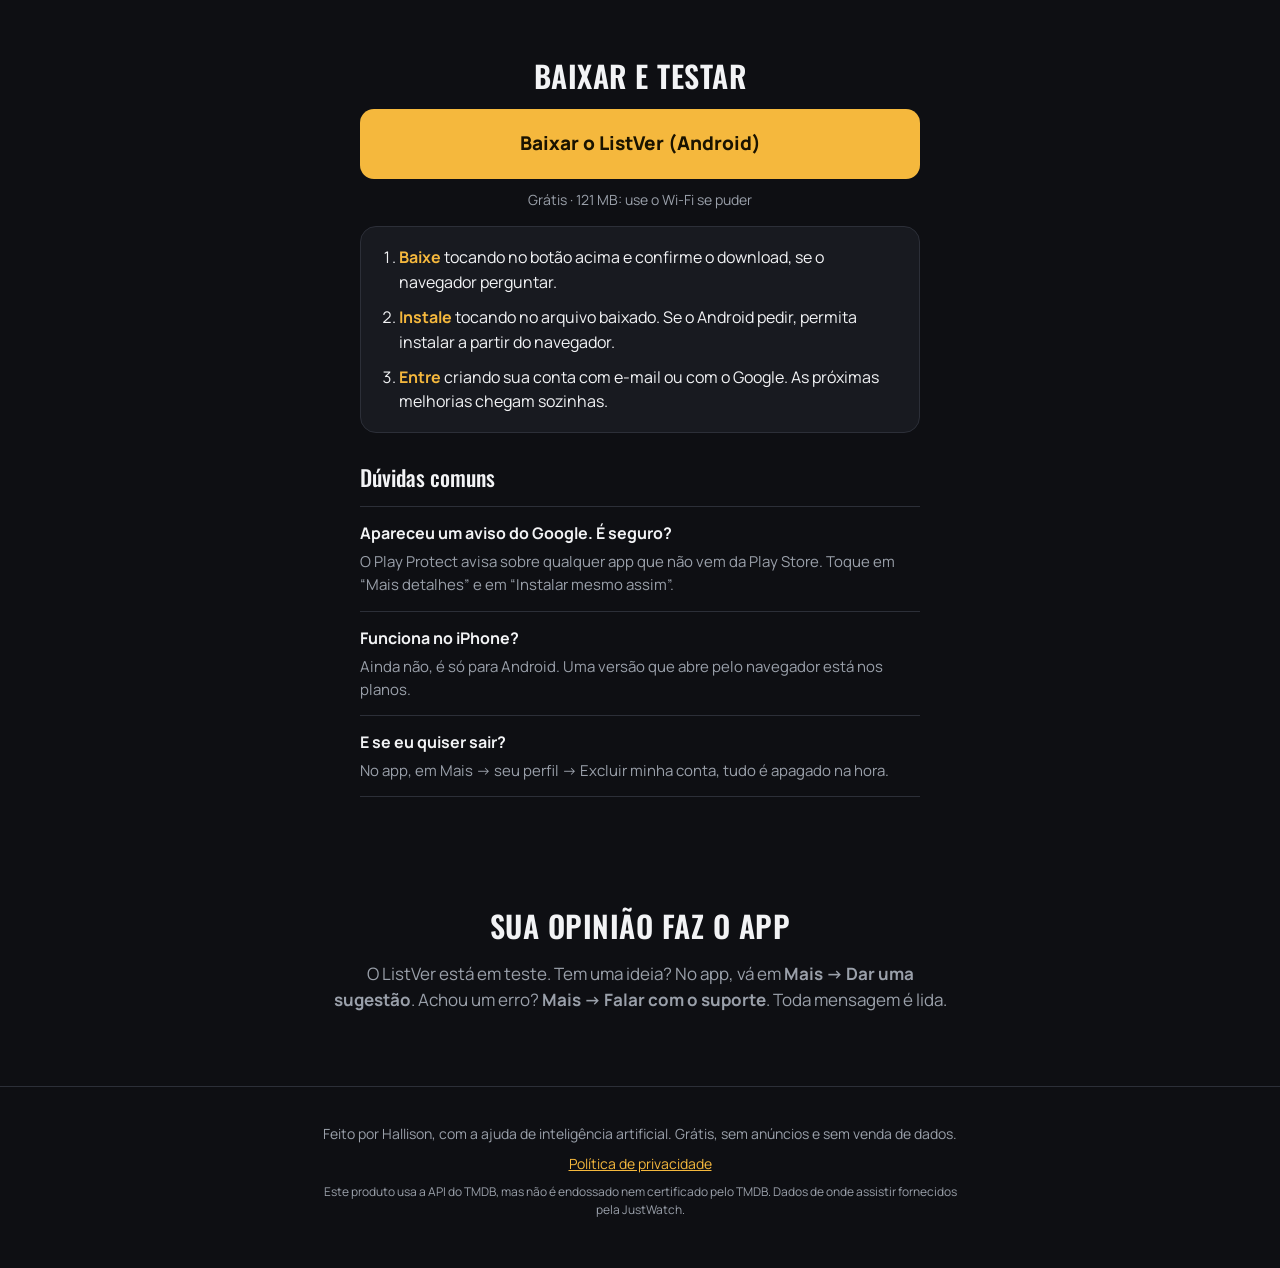
==== commit b6e8ec98: "Topo como antes; telas lado a lado e duvidas comuns mais diretas" ====
--- a/index.html
+++ b/index.html
@@ -12,7 +12,7 @@
 <link rel="icon" href="icone.png">
 <link rel="preconnect" href="https://fonts.googleapis.com">
 <link rel="preconnect" href="https://fonts.gstatic.com" crossorigin>
-<link href="https://fonts.googleapis.com/css2?family=Oswald:wght@500;600&family=Manrope:wght@500;600;700;800&display=swap" rel="stylesheet">
+<link href="https://fonts.googleapis.com/css2?family=Oswald:wght@500;600&family=Manrope:wght@500;700;800&display=swap" rel="stylesheet">
 <link rel="stylesheet" href="estilo.css">
 <script src="app.js" defer></script>
 </head>
@@ -21,72 +21,51 @@
 
 <header class="barra">
   <a class="marca" href="#topo"><img src="icone.png" alt="" width="28" height="28">ListVer</a>
-  <nav class="barra-links" aria-label="Seções">
-    <a href="#como">Como funciona</a>
-    <a class="barra-baixar" href="#baixar">Baixar</a>
-  </nav>
+  <a class="barra-baixar" href="#baixar">Baixar</a>
 </header>
 
 <main id="conteudo">
   <section class="heroi" id="topo">
-    <div class="heroi-texto">
-      <p class="sobrelinha entra">Grátis · Android · versão 1.2</p>
-      <h1 class="entra">Sua lista de filmes e séries, <span>sem esquecer nada</span></h1>
-      <p class="heroi-sub entra">Guarde o que quer ver, descubra em qual streaming está e veja os horários dos cinemas perto de você.</p>
-      <div class="heroi-acoes entra">
-        <a class="botao" href="https://github.com/TypwX/listver/releases/latest/download/ListVer.apk">Baixar grátis para Android</a>
-        <a class="link-seta" href="#como">Ver como funciona <span aria-hidden="true">↓</span></a>
-      </div>
-      <p class="meta entra">Arquivo de 121 MB · sem anúncios · <a href="#baixar">como instalar</a></p>
-    </div>
-    <div class="heroi-celulares entra" aria-hidden="true">
-      <div class="brilho"></div>
-      <img class="celular celular-tras" src="telas/4-cinema.webp" alt="" width="390" height="844">
-      <img class="celular celular-frente" src="telas/1-listas.webp" alt="" width="390" height="844">
+    <img class="heroi-icone entra" src="icone.png" alt="Ícone do ListVer" width="88" height="88">
+    <h1 class="entra">Sua lista de filmes e séries, <span>sem esquecer nada</span></h1>
+    <p class="heroi-texto entra">Guarde o que quer ver, descubra em qual streaming está e veja os horários dos cinemas perto de você.</p>
+    <div class="heroi-acoes entra">
+      <a class="botao" href="https://github.com/TypwX/listver/releases/latest/download/ListVer.apk">Baixar grátis para Android</a>
+      <span class="selo">Versão de teste · sem anúncios · <a href="#baixar">como instalar</a></span>
     </div>
   </section>
 
-  <section class="fatos" aria-label="O ListVer em números">
-    <div class="fato revela"><strong>441</strong><span>cinemas no Brasil, com horários</span></div>
-    <div class="fato revela"><strong>177</strong><span>cidades, da sua localização ou escolhida na lista</span></div>
-    <div class="fato revela"><strong>0</strong><span>anúncios, e seus dados não são vendidos</span></div>
+  <section class="destaques" aria-label="Principais recursos">
+    <div class="destaque entra"><h3>Minha lista</h3><p>Quero ver, Vendo e Visto, com nota e o episódio onde parou.</p></div>
+    <div class="destaque entra"><h3>Onde assistir</h3><p>Em qual streaming do Brasil cada título está.</p></div>
+    <div class="destaque entra"><h3>Cinema</h3><p>Horários perto de você, dublado ou legendado.</p></div>
   </section>
 
   <section class="como" id="como" aria-labelledby="como-titulo">
-    <div class="cabeca revela">
-      <h2 id="como-titulo">Como o app funciona</h2>
-      <p>Telas reais do ListVer. <span class="so-celular">Deslize para o lado.</span></p>
-    </div>
-    <div class="como-corpo">
-      <ol class="passos-app">
-        <li class="passo" data-passo="0">
-          <img src="telas/1-listas.webp" alt="Tela Listas: Continuar assistindo The Last of Us, parado no episódio 5, e a Minha lista com 8 títulos" width="390" height="844" loading="lazy">
-          <h3><span>1</span> Guarde tudo num lugar</h3>
-          <p>Indicaram um filme? Busque e toque em +. As séries que você está vendo aparecem em “Continuar assistindo”, no episódio onde parou.</p>
-        </li>
-        <li class="passo" data-passo="1">
-          <img src="telas/2-minha-lista.webp" alt="Tela Minha lista: grade de capas com Matrix, Breaking Bad, The Last of Us, Stranger Things e outros" width="390" height="844" loading="lazy">
-          <h3><span>2</span> Organize do seu jeito</h3>
-          <p>Separe em Quero ver, Vendo e Visto. A lista é privada; abra o cadeado só se quiser mostrar aos amigos.</p>
-        </li>
-        <li class="passo" data-passo="2">
-          <img src="telas/3-filme.webp" alt="Tela do filme Duna: Parte Dois mostrando que está no HBO Max e em outros serviços" width="390" height="844" loading="lazy">
-          <h3><span>3</span> Saiba onde assistir</h3>
-          <p>Cada título mostra em qual streaming está no Brasil e destaca os que você assina. Quando chegar no seu, o app avisa.</p>
-        </li>
-        <li class="passo" data-passo="3">
-          <img src="telas/4-cinema.webp" alt="Tela Cinema: filmes em cartaz em Florianópolis com dublado, legendado e a próxima sessão" width="390" height="844" loading="lazy">
-          <h3><span>4</span> Veja o que passa no cinema</h3>
-          <p>Use sua localização ou escolha a cidade: aparecem os cinemas perto e os próximos horários, dublados ou legendados.</p>
-        </li>
-      </ol>
-      <div class="vitrine" aria-hidden="true">
-        <img class="vitrine-tela ativa" src="telas/1-listas.webp" alt="" width="390" height="844">
-        <img class="vitrine-tela" src="telas/2-minha-lista.webp" alt="" width="390" height="844" loading="lazy">
-        <img class="vitrine-tela" src="telas/3-filme.webp" alt="" width="390" height="844" loading="lazy">
-        <img class="vitrine-tela" src="telas/4-cinema.webp" alt="" width="390" height="844" loading="lazy">
-      </div>
-    </div>
+    <h2 id="como-titulo" class="revela">Como o app funciona</h2>
+    <p class="secao-dica revela">Telas reais do ListVer. <span class="so-celular">Deslize para o lado.</span></p>
+    <ol class="telas revela">
+      <li class="tela">
+        <img src="telas/1-listas.webp" alt="Tela Listas: Continuar assistindo The Last of Us, parado no episódio 5, e a Minha lista com 8 títulos" width="390" height="844" loading="lazy">
+        <h3><span>1</span> Guarde tudo num lugar</h3>
+        <p>Indicaram um filme? Busque e toque em +. As séries que você está vendo aparecem em “Continuar assistindo”.</p>
+      </li>
+      <li class="tela">
+        <img src="telas/2-minha-lista.webp" alt="Tela Minha lista: grade de capas com Matrix, Breaking Bad, The Last of Us, Stranger Things e outros" width="390" height="844" loading="lazy">
+        <h3><span>2</span> Organize do seu jeito</h3>
+        <p>Separe em Quero ver, Vendo e Visto. A lista é privada; abra o cadeado só se quiser mostrar aos amigos.</p>
+      </li>
+      <li class="tela">
+        <img src="telas/3-filme.webp" alt="Tela do filme Duna: Parte Dois mostrando que está no HBO Max e em outros serviços" width="390" height="844" loading="lazy">
+        <h3><span>3</span> Saiba onde assistir</h3>
+        <p>Cada título mostra em qual streaming está no Brasil e destaca os que você assina.</p>
+      </li>
+      <li class="tela">
+        <img src="telas/4-cinema.webp" alt="Tela Cinema: filmes em cartaz em Florianópolis com dublado, legendado e a próxima sessão" width="390" height="844" loading="lazy">
+        <h3><span>4</span> Veja o que passa no cinema</h3>
+        <p>Use sua localização ou escolha a cidade: aparecem os cinemas perto e os próximos horários.</p>
+      </li>
+    </ol>
     <div class="pontos" role="group" aria-label="Escolher tela">
       <button type="button" class="ponto ativo" aria-label="Tela 1" aria-current="true"></button>
       <button type="button" class="ponto" aria-label="Tela 2"></button>
@@ -96,39 +75,31 @@
   </section>
 
   <section class="baixar" id="baixar" aria-labelledby="baixar-titulo">
-    <div class="cabeca revela">
-      <h2 id="baixar-titulo">Baixar e testar</h2>
-      <p>Leva uns dois minutos. As próximas melhorias chegam sozinhas, sem baixar de novo.</p>
+    <h2 id="baixar-titulo" class="revela">Baixar e testar</h2>
+    <div class="revela">
+      <a class="botao botao-grande" href="https://github.com/TypwX/listver/releases/latest/download/ListVer.apk">Baixar o ListVer (Android)</a>
+      <p class="nota-centro">Grátis · 121 MB: use o Wi-Fi se puder</p>
     </div>
-    <div class="baixar-corpo">
-      <div class="instalar revela">
-        <a class="botao botao-grande" href="https://github.com/TypwX/listver/releases/latest/download/ListVer.apk">Baixar o ListVer (Android)</a>
-        <p class="meta">Grátis · 121 MB: use o Wi-Fi se puder</p>
-        <ol class="passos">
-          <li><strong>Baixe</strong> tocando no botão acima e confirme o download, se o navegador perguntar.</li>
-          <li><strong>Instale</strong> tocando no arquivo baixado. Se o Android pedir, permita instalar a partir do navegador.</li>
-          <li><strong>Entre</strong> criando sua conta com e-mail ou com o Google.</li>
-        </ol>
+    <ol class="passos revela">
+      <li><strong>Baixe</strong> tocando no botão acima e confirme o download, se o navegador perguntar.</li>
+      <li><strong>Instale</strong> tocando no arquivo baixado. Se o Android pedir, permita instalar a partir do navegador.</li>
+      <li><strong>Entre</strong> criando sua conta com e-mail ou com o Google. As próximas melhorias chegam sozinhas.</li>
+    </ol>
+    <h3 class="duvidas-titulo revela">Dúvidas comuns</h3>
+    <dl class="duvidas revela">
+      <div>
+        <dt>Apareceu um aviso do Google. É seguro?</dt>
+        <dd>O Play Protect avisa sobre qualquer app que não vem da Play Store. Toque em “Mais detalhes” e em “Instalar mesmo assim”.</dd>
       </div>
-      <dl class="duvidas revela">
-        <div>
-          <dt>Apareceu um aviso do Google. É seguro?</dt>
-          <dd>O Play Protect avisa sobre qualquer app que não vem da Play Store. Toque em “Mais detalhes” e em “Instalar mesmo assim”.</dd>
-        </div>
-        <div>
-          <dt>Por que não está na Play Store?</dt>
-          <dd>O app está em fase de teste. Por enquanto ele é distribuído só por esta página, de graça.</dd>
-        </div>
-        <div>
-          <dt>Funciona no iPhone?</dt>
-          <dd>Ainda não, é só para Android. Uma versão que abre pelo navegador está nos planos.</dd>
-        </div>
-        <div>
-          <dt>E se eu quiser sair?</dt>
-          <dd>No app, em Mais → seu perfil → Excluir minha conta, tudo é apagado na hora.</dd>
-        </div>
-      </dl>
-    </div>
+      <div>
+        <dt>Funciona no iPhone?</dt>
+        <dd>Ainda não, é só para Android. Uma versão que abre pelo navegador está nos planos.</dd>
+      </div>
+      <div>
+        <dt>E se eu quiser sair?</dt>
+        <dd>No app, em Mais → seu perfil → Excluir minha conta, tudo é apagado na hora.</dd>
+      </div>
+    </dl>
   </section>
 
   <section class="sugestao revela" aria-labelledby="sugestao-titulo">
--- a/estilo.css
+++ b/estilo.css
@@ -7,17 +7,14 @@
   --destaque: #f5b83d;
   --destaque-claro: #ffc95a;
   --sobre-destaque: #1a1300;
-  --sombra: rgba(4, 5, 9, 0.6);
+  --sombra: rgba(4, 5, 9, 0.55);
 
   /* Curvas de movimento (Emil Kowalski): fortes, nunca ease-in. */
   --ease-out: cubic-bezier(0.23, 1, 0.32, 1);
-  --ease-in-out: cubic-bezier(0.77, 0, 0.175, 1);
-
-  --largura: 1120px;
 }
 
 * { box-sizing: border-box; }
-html { scroll-behavior: smooth; scroll-padding-top: 72px; }
+html { scroll-behavior: smooth; scroll-padding-top: 64px; }
 body {
   margin: 0;
   background: var(--fundo);
@@ -27,10 +24,9 @@
   -webkit-font-smoothing: antialiased;
 }
 a { color: var(--destaque); }
-img { max-width: 100%; }
-h1, h2, h3 { font-family: Oswald, sans-serif; font-weight: 600; line-height: 1.1; margin: 0; text-wrap: balance; }
-h2 { font-size: clamp(30px, 4.4vw, 44px); letter-spacing: -0.3px; }
-h3 { font-size: 21px; font-weight: 500; }
+h1, h2, h3 { font-family: Oswald, sans-serif; font-weight: 600; line-height: 1.15; margin: 0; text-wrap: balance; }
+h2 { font-size: 30px; text-transform: uppercase; letter-spacing: 0.5px; text-align: center; }
+h3 { font-size: 20px; font-weight: 500; }
 p { text-wrap: pretty; }
 
 :focus-visible { outline: 3px solid var(--destaque); outline-offset: 3px; border-radius: 6px; }
@@ -46,9 +42,9 @@
 .barra {
   position: sticky; top: 0; z-index: 2;
   display: flex; align-items: center; justify-content: space-between;
-  padding: 12px max(16px, calc((100% - var(--largura)) / 2));
-  background: rgba(14, 15, 19, 0.82);
-  backdrop-filter: blur(10px);
+  padding: 12px 16px;
+  background: rgba(14, 15, 19, 0.88);
+  backdrop-filter: blur(8px);
   border-bottom: 1px solid var(--borda);
 }
 .marca {
@@ -56,100 +52,64 @@
   color: var(--texto); text-decoration: none;
   font-family: Oswald, sans-serif; font-size: 22px; text-transform: uppercase; letter-spacing: 1px;
 }
-.barra-links { display: flex; align-items: center; gap: 20px; }
-.barra-links a:not(.barra-baixar) { color: var(--suave); text-decoration: none; font-weight: 600; font-size: 15px; }
 .barra-baixar {
   color: var(--sobre-destaque); background: var(--destaque);
-  text-decoration: none; font-weight: 800; padding: 8px 18px; border-radius: 999px;
+  text-decoration: none; font-weight: 800; padding: 8px 16px; border-radius: 999px;
 }
 
-/* ---------- Botões ---------- */
-.botao, .barra-baixar {
-  transition: transform 160ms var(--ease-out), background-color 200ms ease;
-}
+/* ---------- Botões: afundam levemente ao toque ---------- */
+.botao, .barra-baixar { transition: transform 160ms var(--ease-out), background-color 200ms ease; }
 .botao {
   display: inline-block; text-align: center; text-decoration: none;
   background: var(--destaque); color: var(--sobre-destaque);
   font-weight: 800; font-size: 17px; padding: 16px 28px; border-radius: 14px;
-  box-shadow: 0 10px 30px rgba(245, 184, 61, 0.18);
 }
 .botao:active, .barra-baixar:active { transform: scale(0.97); }
 .botao-grande { display: block; font-size: 19px; padding: 20px; }
-.link-seta { color: var(--texto); font-weight: 700; text-decoration: none; }
-.link-seta span { display: inline-block; transition: transform 200ms var(--ease-out); }
 @media (hover: hover) and (pointer: fine) {
   .botao:hover, .barra-baixar:hover { background-color: var(--destaque-claro); }
-  .link-seta:hover span { transform: translateY(3px); }
-  .barra-links a:not(.barra-baixar):hover { color: var(--texto); }
 }
 
-main { max-width: var(--largura); margin: 0 auto; padding: 0 16px; }
-section { padding: 72px 0 80px; }
-.cabeca { max-width: 620px; margin-bottom: 36px; }
-.cabeca p { color: var(--suave); font-size: 17px; margin: 10px 0 0; }
-.meta { color: var(--suave); font-size: 14px; margin: 0; }
-.meta a { color: var(--suave); }
+main { max-width: 960px; margin: 0 auto; padding: 0 16px; }
+section { padding: 56px 0; }
 
 /* ---------- Topo ---------- */
-.heroi { display: grid; gap: 40px; padding-top: 56px; }
-.heroi-texto { display: flex; flex-direction: column; gap: 20px; }
-.sobrelinha { margin: 0; color: var(--destaque); font-size: 13px; font-weight: 700; letter-spacing: 2px; text-transform: uppercase; }
-.heroi h1 { font-size: clamp(40px, 6.4vw, 72px); text-transform: uppercase; line-height: 1.02; letter-spacing: -0.5px; }
+.heroi { text-align: center; display: flex; flex-direction: column; align-items: center; gap: 20px; padding-top: 64px; }
+.heroi-icone { border-radius: 22px; }
+.heroi h1 { font-size: clamp(36px, 7vw, 60px); text-transform: uppercase; max-width: 760px; text-wrap: wrap; }
 .heroi h1 span { color: var(--destaque); }
-.heroi-sub { color: var(--suave); font-size: 18px; max-width: 34em; margin: 0; }
-.heroi-acoes { display: flex; flex-wrap: wrap; align-items: center; gap: 14px 24px; }
+.heroi-texto { color: var(--suave); font-size: 18px; max-width: 580px; margin: 0; }
+.heroi-acoes { display: flex; flex-direction: column; align-items: center; gap: 10px; }
+.selo { color: var(--suave); font-size: 14px; }
+.selo a { color: var(--suave); }
 
-.heroi-celulares { position: relative; height: clamp(420px, 118vw, 600px); }
-.brilho {
-  position: absolute; inset: 8% 4% 0;
-  background: radial-gradient(closest-side, rgba(245, 184, 61, 0.22), rgba(245, 184, 61, 0));
-  filter: blur(20px);
-}
-.celular {
-  position: absolute; width: min(56vw, 250px); height: auto;
-  border: 6px solid #22252d; border-radius: 32px; background: #000;
-  box-shadow: 0 30px 60px var(--sombra);
-}
-.celular-tras { right: 6%; top: 10%; transform: rotate(6deg); opacity: 0.85; }
-.celular-frente { left: 6%; top: 0; transform: rotate(-3deg); }
-
-/* ---------- Fatos ---------- */
-.fatos {
-  display: grid; gap: 0; padding: 0;
-  border-top: 1px solid var(--borda); border-bottom: 1px solid var(--borda);
-}
-.fato { display: flex; align-items: center; gap: 18px; padding: 20px 4px; }
-.fato + .fato { border-top: 1px solid var(--borda); }
-.fato strong {
-  font-family: Oswald, sans-serif; font-weight: 600; font-size: 44px; line-height: 1;
-  color: var(--destaque); font-variant-numeric: tabular-nums; min-width: 2.4em;
-}
-.fato span { color: var(--suave); font-size: 15px; }
+.destaques { display: grid; grid-template-columns: repeat(3, 1fr); gap: 12px; padding-top: 8px; }
+.destaque { background: var(--cartao); border: 1px solid var(--borda); border-radius: 16px; padding: 18px; }
+.destaque h3 { font-size: 18px; text-transform: uppercase; letter-spacing: 0.5px; }
+.destaque p { color: var(--suave); margin: 6px 0 0; font-size: 15px; }
 
 /* ---------- Como funciona ---------- */
-.so-celular { display: inline; }
-.passos-app {
-  list-style: none; margin: 0 -16px; padding: 0 16px 8px;
-  display: flex; gap: 16px; overflow-x: auto; scroll-snap-type: x mandatory;
-  scrollbar-width: none;
+.secao-dica { text-align: center; color: var(--suave); margin: 10px 0 0; }
+.so-celular { display: none; }
+.telas {
+  list-style: none; margin: 28px 0 0; padding: 0;
+  display: grid; grid-template-columns: repeat(4, 1fr); gap: 20px;
 }
-.passos-app::-webkit-scrollbar { display: none; }
-.passo { flex: 0 0 76%; scroll-snap-align: center; display: flex; flex-direction: column; gap: 10px; }
-.passo img {
+.tela { display: flex; flex-direction: column; gap: 10px; }
+.tela img {
   width: 100%; height: auto; display: block;
   border: 6px solid #22252d; border-radius: 28px; background: #000;
   box-shadow: 0 18px 40px var(--sombra);
 }
-.passo h3 { display: flex; align-items: center; gap: 10px; margin-top: 8px; }
-.passo h3 span {
-  display: inline-grid; place-items: center; width: 28px; height: 28px; flex: none;
-  border-radius: 9px; background: var(--destaque); color: var(--sobre-destaque);
+.tela h3 { font-size: 19px; display: flex; align-items: center; gap: 8px; margin-top: 6px; }
+.tela h3 span {
+  display: inline-grid; place-items: center; width: 26px; height: 26px; flex: none;
+  border-radius: 50%; background: var(--destaque); color: var(--sobre-destaque);
   font-family: Manrope, system-ui, sans-serif; font-size: 14px; font-weight: 800;
 }
-.passo p { color: var(--suave); margin: 0; font-size: 15px; }
-.vitrine { display: none; }
+.tela p { color: var(--suave); margin: 0; font-size: 15px; }
 
-.pontos { display: flex; justify-content: center; gap: 4px; margin-top: 18px; }
+.pontos { display: none; justify-content: center; gap: 4px; margin-top: 14px; }
 .ponto {
   width: 32px; height: 32px; padding: 0; border: 0; background: none; cursor: pointer;
   display: grid; place-items: center;
@@ -161,22 +121,22 @@
 .ponto.ativo::before { background: var(--destaque); transform: scaleX(2.5); }
 
 /* ---------- Baixar ---------- */
-.baixar-corpo { display: grid; gap: 32px; }
-.instalar { display: flex; flex-direction: column; gap: 14px; }
-.instalar .meta { text-align: center; }
+.baixar { max-width: 560px; margin: 0 auto; display: flex; flex-direction: column; gap: 16px; }
+.nota-centro { color: var(--suave); font-size: 14px; text-align: center; margin: 10px 0 0; }
 .passos {
-  margin: 6px 0 0; padding: 20px 20px 20px 40px;
-  background: var(--cartao); border-radius: 18px;
-  display: flex; flex-direction: column; gap: 12px;
+  margin: 0; padding: 18px 18px 18px 38px;
+  background: var(--cartao); border: 1px solid var(--borda); border-radius: 16px;
+  display: flex; flex-direction: column; gap: 10px;
 }
 .passos strong { color: var(--destaque); }
+.duvidas-titulo { margin-top: 16px; font-size: 22px; }
 .duvidas { margin: 0; }
-.duvidas div { padding: 16px 0; border-top: 1px solid var(--borda); }
+.duvidas div { padding: 14px 0; border-top: 1px solid var(--borda); }
 .duvidas div:last-child { border-bottom: 1px solid var(--borda); }
 .duvidas dt { font-weight: 700; }
 .duvidas dd { margin: 4px 0 0; color: var(--suave); font-size: 15px; }
 
-.sugestao { max-width: 640px; }
+.sugestao { text-align: center; max-width: 620px; margin: 0 auto; }
 .sugestao p { color: var(--suave); font-size: 17px; }
 
 /* ---------- Rodapé e página de privacidade ---------- */
@@ -186,78 +146,50 @@
 
 .texto-longo { max-width: 720px; margin: 0 auto; padding: 48px 16px 64px; }
 .texto-longo h1 { font-size: 40px; text-transform: uppercase; margin-bottom: 8px; }
-.texto-longo h2 { font-size: 22px; margin-top: 32px; }
+.texto-longo h2 { text-align: left; font-size: 22px; margin-top: 32px; }
 .texto-longo p, .texto-longo li { color: #d4d7dd; }
 .texto-longo .data { color: var(--suave); }
 
-/* ---------- Telas largas ---------- */
-@media (max-width: 479px) {
-  .barra-links a:not(.barra-baixar) { display: none; }
+/* ---------- Celular ---------- */
+@media (max-width: 720px) {
+  .destaques { grid-template-columns: 1fr; }
+  .so-celular { display: inline; }
+  /* As telas viram um carrossel de deslizar, com bolinhas embaixo. */
+  .telas {
+    display: flex; overflow-x: auto; scroll-snap-type: x mandatory; gap: 16px;
+    margin-left: -16px; margin-right: -16px; padding: 0 16px 12px;
+    scrollbar-width: none;
+  }
+  .telas::-webkit-scrollbar { display: none; }
+  .tela { flex: 0 0 72%; scroll-snap-align: center; }
+  .pontos { display: flex; }
 }
 
-@media (min-width: 900px) {
-  section { padding: 96px 0 104px; }
-  .heroi { grid-template-columns: 1.05fr 0.95fr; align-items: center; padding-top: 72px; }
-  .heroi-celulares { height: 600px; }
-  .celular { width: 260px; }
-
-  .fatos { grid-template-columns: repeat(3, 1fr); }
-  .fato { flex-direction: column; align-items: flex-start; gap: 8px; padding: 28px 24px; }
-  .fato + .fato { border-top: 0; border-left: 1px solid var(--borda); }
-  .fato strong { font-size: 56px; }
-
-  /* O celular fica parado e troca de tela conforme a pessoa lê cada passo. */
-  .so-celular { display: none; }
-  .como-corpo { display: grid; grid-template-columns: 1fr 1fr; gap: 48px; }
-  .passos-app { flex-direction: column; overflow: visible; margin: 0; padding: 0; gap: 0; }
-  .passo { flex: none; min-height: 62vh; justify-content: center; opacity: 0.35; transition: opacity 300ms ease; }
-  .passo.ativo { opacity: 1; }
-  .passo img { display: none; }
-  .passo h3 { font-size: 30px; }
-  .passo h3 span { width: 34px; height: 34px; font-size: 16px; }
-  .passo p { font-size: 17px; max-width: 30em; }
-  .vitrine { display: block; position: sticky; top: 14vh; height: 72vh; }
-  .vitrine-tela {
-    position: absolute; left: 50%; top: 0; height: 100%; width: auto; max-height: 640px;
-    border: 6px solid #22252d; border-radius: 34px; background: #000;
-    box-shadow: 0 30px 60px var(--sombra);
-    opacity: 0; transform: translateX(-50%) scale(0.98); filter: blur(2px);
-    transition: opacity 300ms ease, transform 300ms var(--ease-out), filter 300ms ease;
-  }
-  /* O leve desfoque junta as duas telas na troca, em vez de parecerem duas imagens sobrepostas. */
-  .vitrine-tela.ativa { opacity: 1; transform: translateX(-50%) scale(1); filter: none; }
-  .pontos { display: none; }
-
-  .baixar-corpo { grid-template-columns: 1fr 1fr; gap: 56px; align-items: start; }
-}
-
-/* ---------- Entradas (só com JavaScript ligado) ---------- */
+/* ---------- Entradas suaves (só com JavaScript ligado) ---------- */
 @keyframes entrar {
-  from { opacity: 0; transform: translateY(14px); }
+  from { opacity: 0; transform: translateY(12px); }
   to { opacity: 1; transform: none; }
 }
-.js .entra { opacity: 0; animation: entrar 600ms var(--ease-out) forwards; }
-.js .heroi h1 { animation-delay: 60ms; }
-.js .heroi-sub { animation-delay: 120ms; }
-.js .heroi-acoes { animation-delay: 180ms; }
-.js .heroi .meta { animation-delay: 240ms; }
-.js .heroi-celulares { animation-delay: 150ms; animation-duration: 800ms; }
+.js .entra { opacity: 0; animation: entrar 500ms var(--ease-out) forwards; }
+.js .heroi h1 { animation-delay: 50ms; }
+.js .heroi-texto { animation-delay: 100ms; }
+.js .heroi-acoes { animation-delay: 150ms; }
+.js .destaque:nth-child(1) { animation-delay: 200ms; }
+.js .destaque:nth-child(2) { animation-delay: 250ms; }
+.js .destaque:nth-child(3) { animation-delay: 300ms; }
 
 .js .revela {
-  opacity: 0; transform: translateY(16px);
-  transition: opacity 600ms var(--ease-out), transform 600ms var(--ease-out);
+  opacity: 0; transform: translateY(14px);
+  transition: opacity 500ms var(--ease-out), transform 500ms var(--ease-out);
 }
 .js .revela.visivel { opacity: 1; transform: none; }
-.js .fato:nth-child(2) { transition-delay: 70ms; }
-.js .fato:nth-child(3) { transition-delay: 140ms; }
 
-/* Quem pediu menos movimento no celular vê só esmaecimentos curtos, sem deslocamento. */
+/* Quem pediu menos movimento vê só esmaecimentos curtos, sem deslocamento. */
 @media (prefers-reduced-motion: reduce) {
   html { scroll-behavior: auto; }
   @keyframes entrar { from { opacity: 0; } to { opacity: 1; } }
   .js .entra { animation-duration: 200ms; animation-delay: 0ms; }
   .js .revela { transform: none; transition: opacity 200ms ease; transition-delay: 0ms; }
-  .vitrine-tela, .vitrine-tela.ativa { transform: translateX(-50%); }
   .ponto::before { transition: background-color 200ms ease; }
   .ponto.ativo::before { transform: none; }
   .botao:active, .barra-baixar:active { transform: none; }
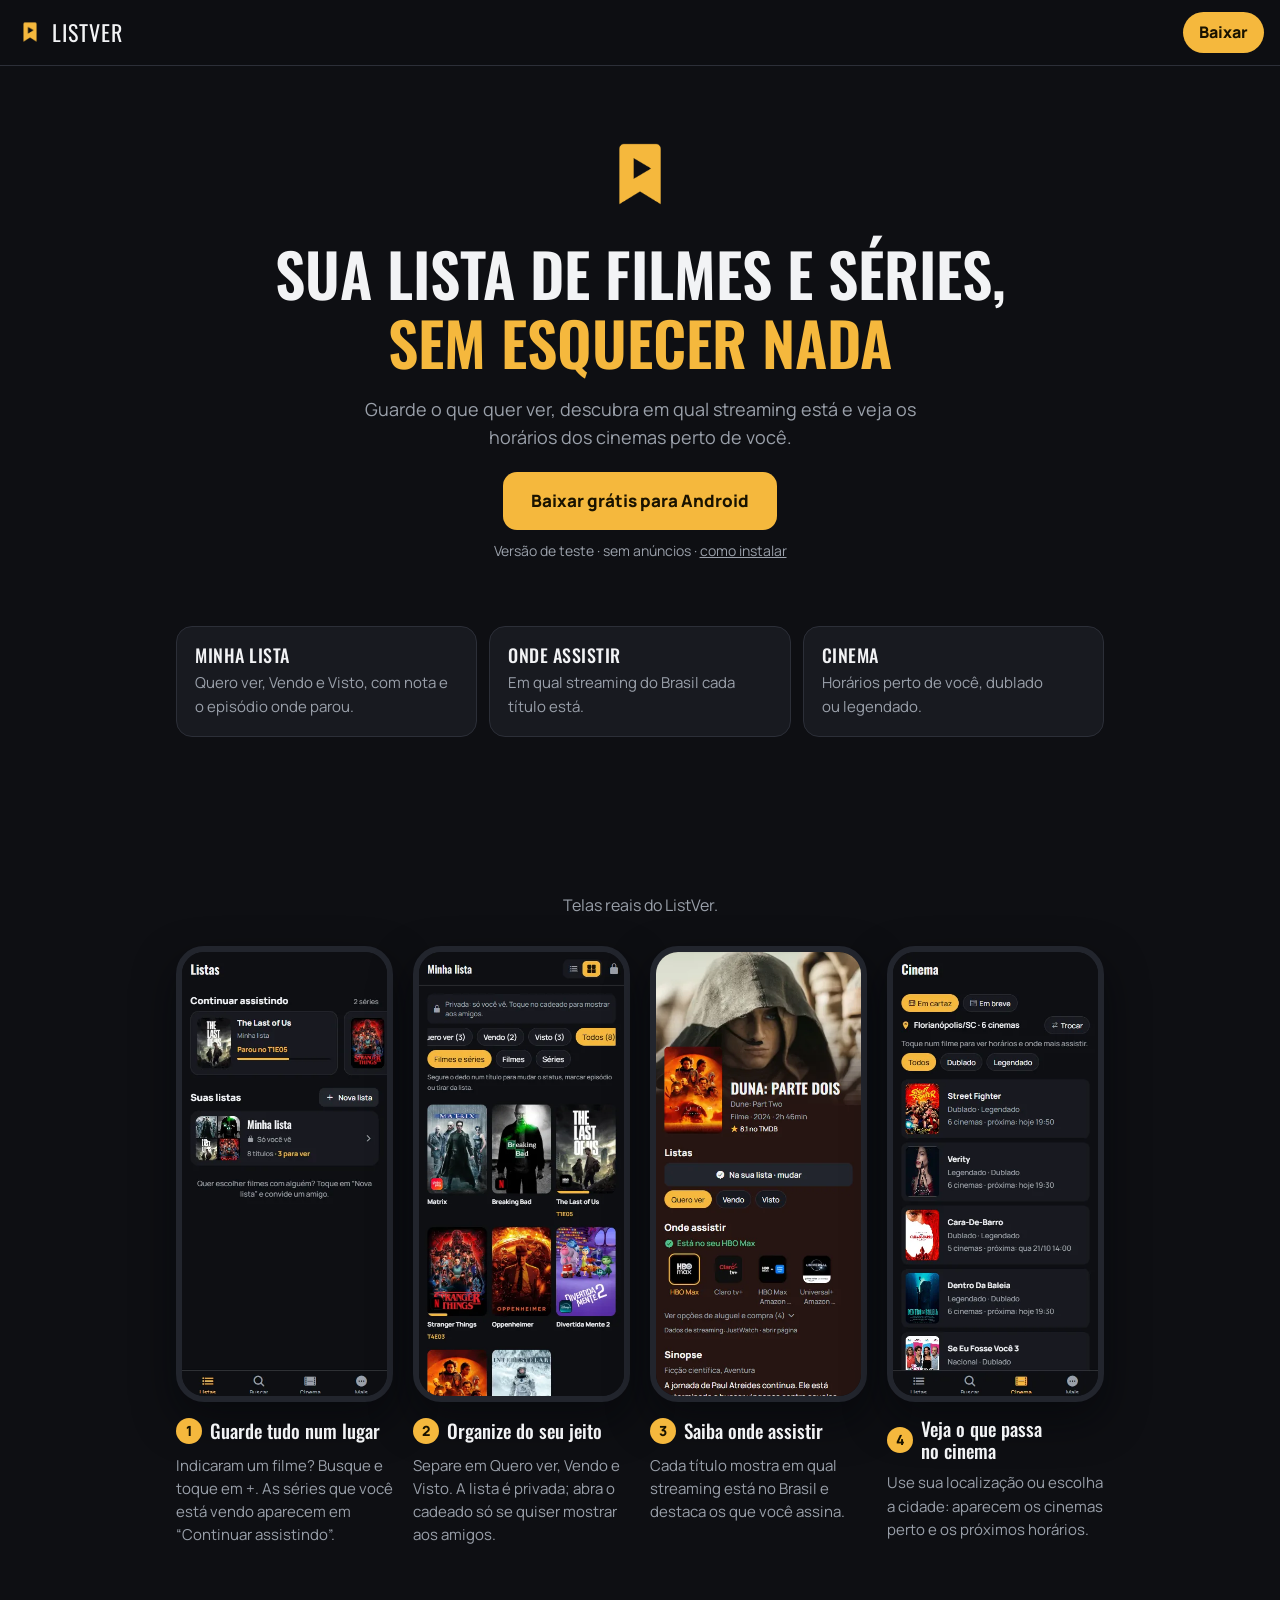
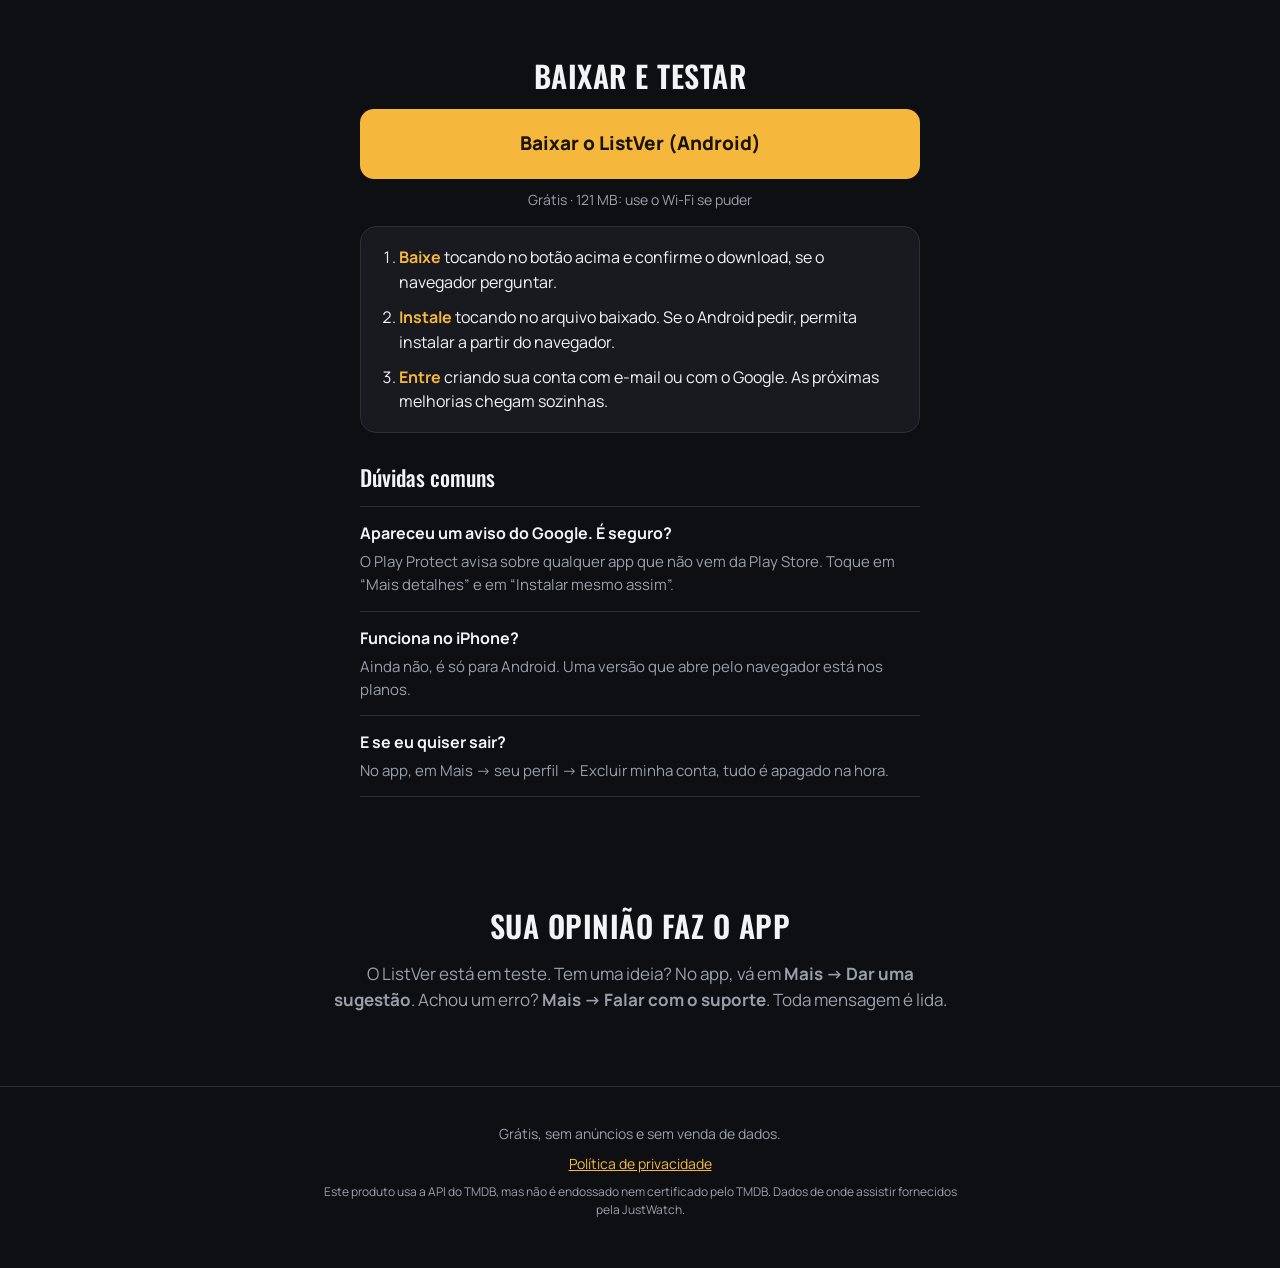
==== commit e12262ce: "Rodape sem nome e sem mencao a IA" ====
--- a/index.html
+++ b/index.html
@@ -109,7 +109,7 @@
 </main>
 
 <footer class="rodape">
-  <p>Feito por Hallison, com a ajuda de inteligência artificial. Grátis, sem anúncios e sem venda de dados.</p>
+  <p>Grátis, sem anúncios e sem venda de dados.</p>
   <p><a href="privacidade.html">Política de privacidade</a></p>
   <p class="creditos">Este produto usa a API do TMDB, mas não é endossado nem certificado pelo TMDB. Dados de onde assistir fornecidos pela JustWatch.</p>
 </footer>
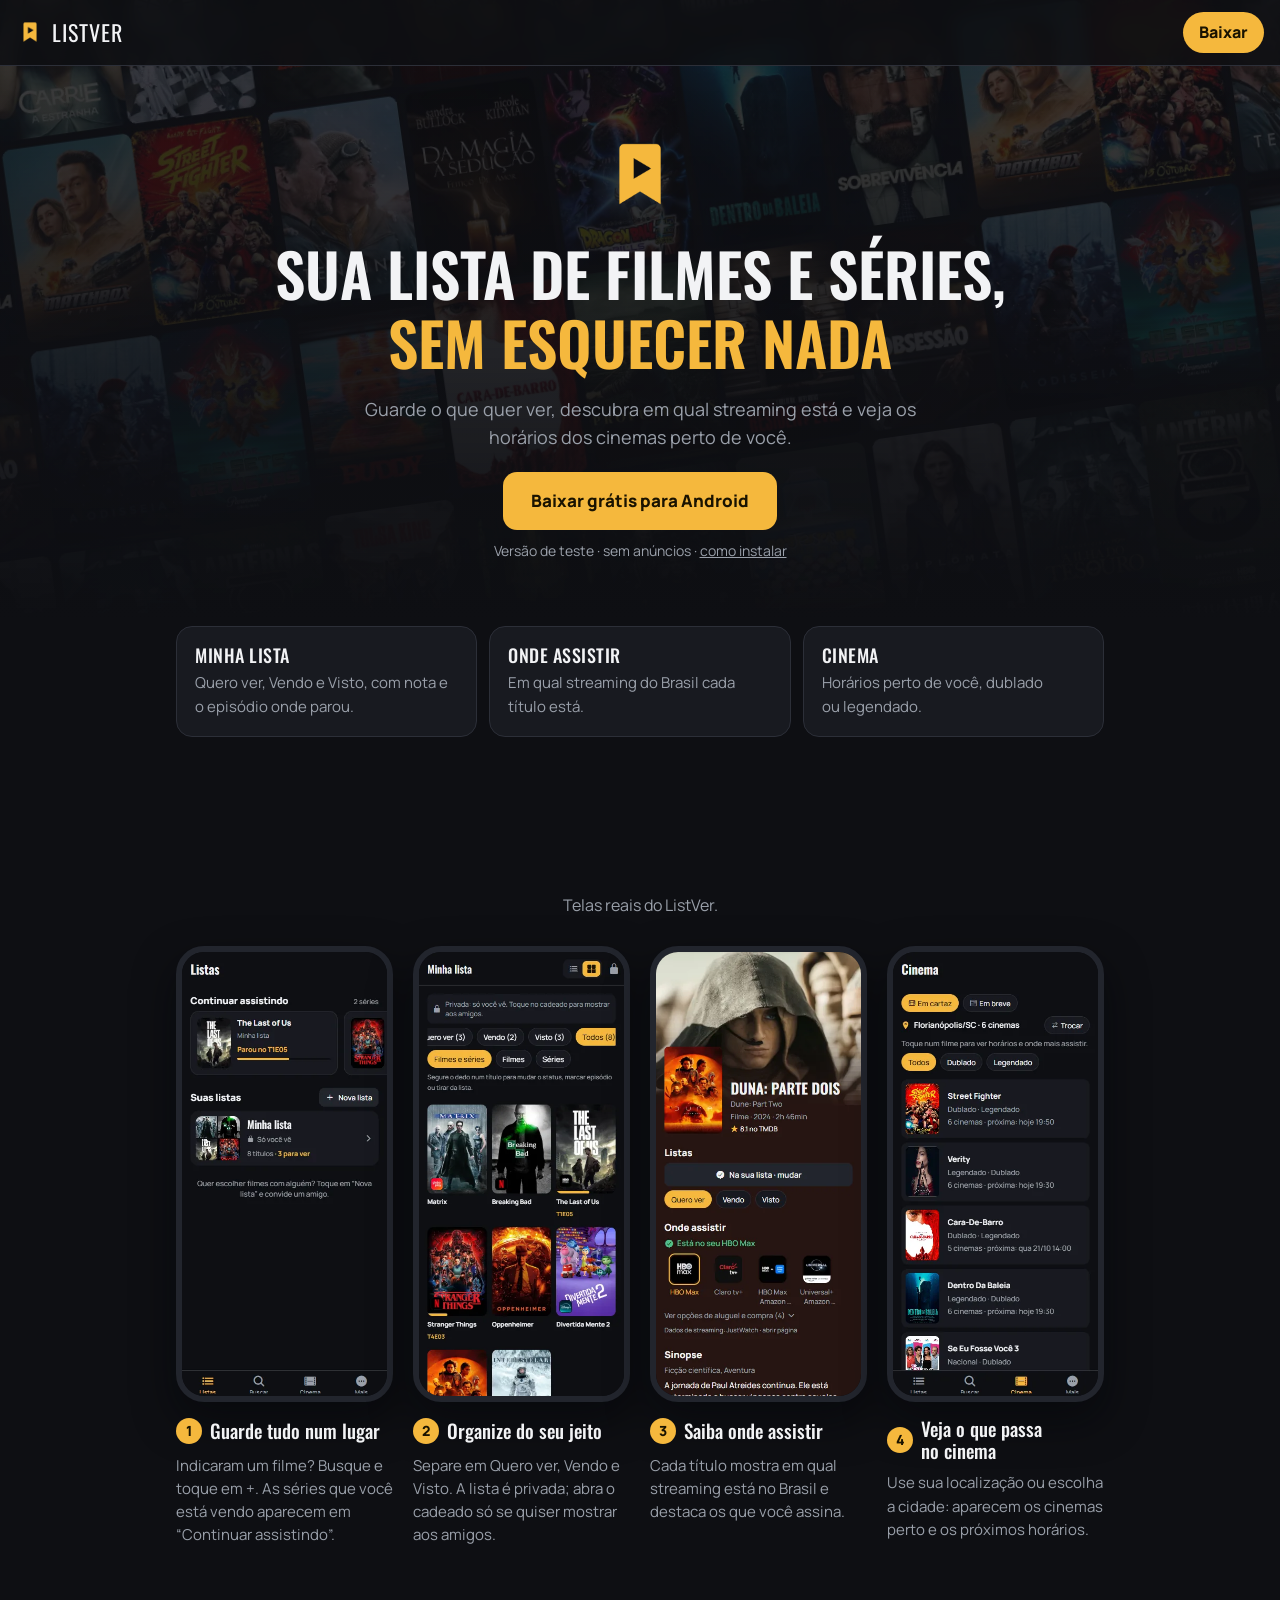
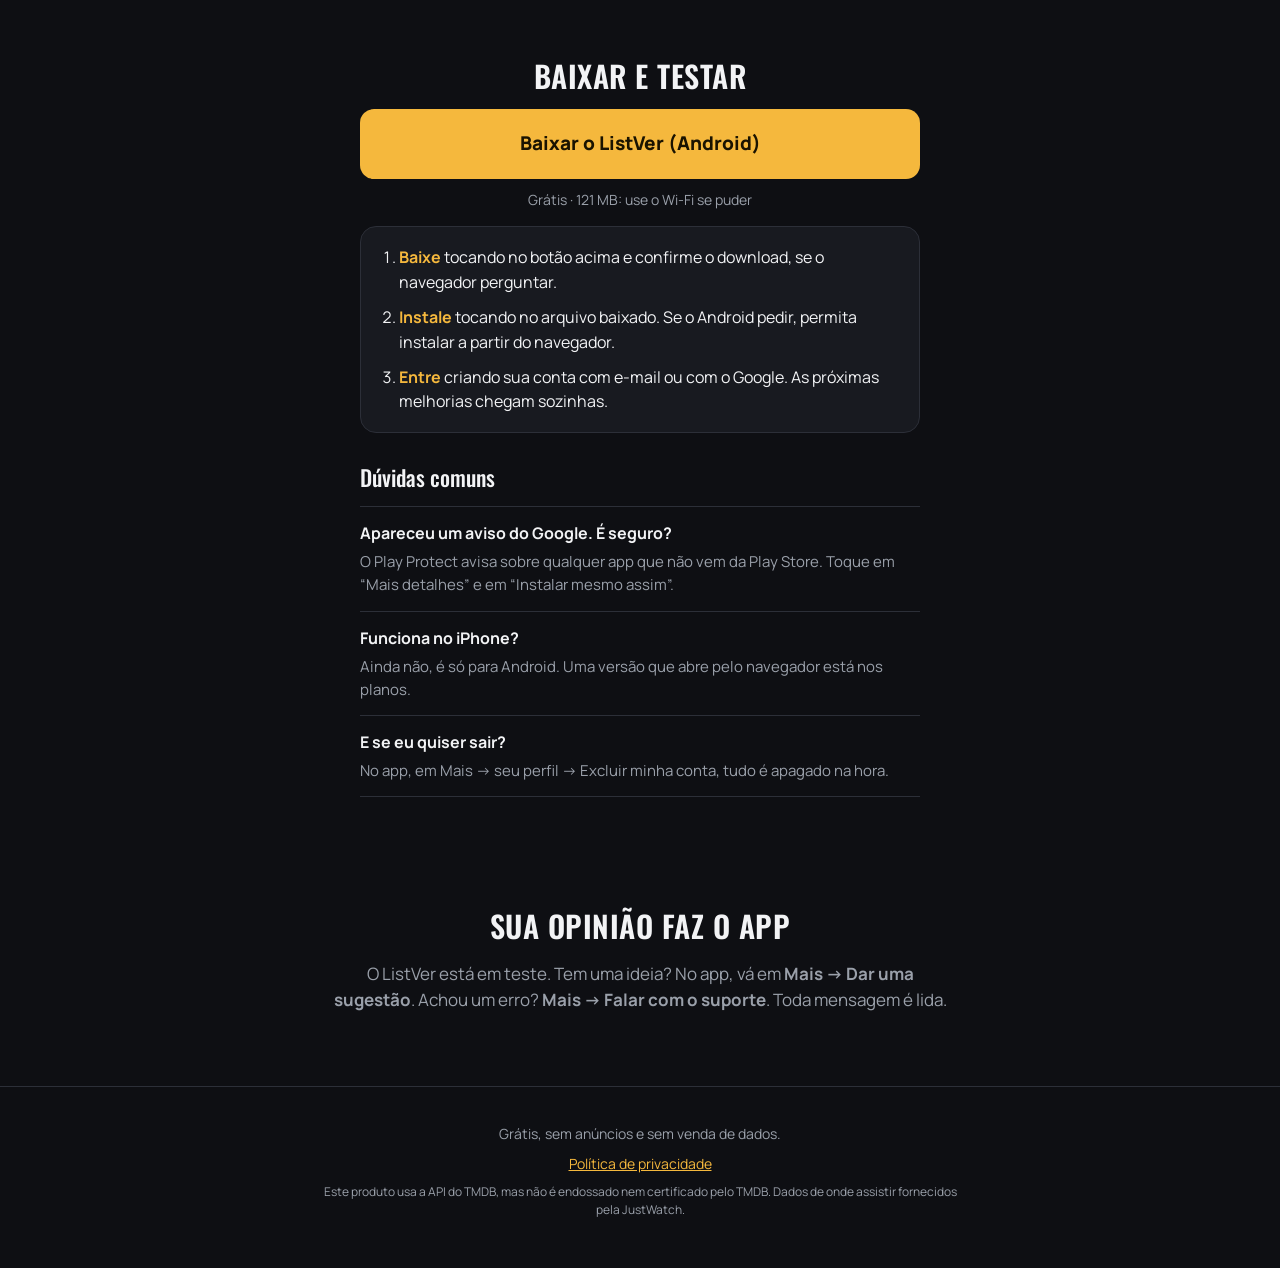
==== commit a8283763: "Mosaico de capas no fundo do topo" ====
--- a/index.html
+++ b/index.html
@@ -23,6 +23,8 @@
   <a class="marca" href="#topo"><img src="icone.png" alt="" width="28" height="28">ListVer</a>
   <a class="barra-baixar" href="#baixar">Baixar</a>
 </header>
+
+<div class="fundo-capas" aria-hidden="true"></div>
 
 <main id="conteudo">
   <section class="heroi" id="topo">
--- a/estilo.css
+++ b/estilo.css
@@ -70,7 +70,19 @@
   .botao:hover, .barra-baixar:hover { background-color: var(--destaque-claro); }
 }
 
-main { max-width: 960px; margin: 0 auto; padding: 0 16px; }
+main { position: relative; max-width: 960px; margin: 0 auto; padding: 0 16px; }
+
+/* Fundo do topo: mosaico inclinado de capas em alta, escurecido, como na tela de entrada do app. */
+.fundo-capas { position: absolute; left: 0; right: 0; top: 0; height: 620px; overflow: hidden; pointer-events: none; }
+.fundo-capas::before {
+  content: ''; position: absolute; left: -12%; right: -12%; top: -140px; height: 900px;
+  background: url(capas.webp) center top / 960px auto repeat;
+  opacity: 0.4; transform: rotate(-8deg);
+}
+.fundo-capas::after {
+  content: ''; position: absolute; inset: 0;
+  background: linear-gradient(to bottom, rgba(14, 15, 19, 0.45) 0%, rgba(14, 15, 19, 0.78) 55%, var(--fundo) 100%);
+}
 section { padding: 56px 0; }
 
 /* ---------- Topo ---------- */
@@ -163,6 +175,8 @@
   .telas::-webkit-scrollbar { display: none; }
   .tela { flex: 0 0 72%; scroll-snap-align: center; }
   .pontos { display: flex; }
+  .fundo-capas { height: 560px; }
+  .fundo-capas::before { background-size: 640px auto; }
 }
 
 /* ---------- Entradas suaves (só com JavaScript ligado) ---------- */
@@ -170,6 +184,8 @@
   from { opacity: 0; transform: translateY(12px); }
   to { opacity: 1; transform: none; }
 }
+@keyframes surgir-capas { from { opacity: 0; } to { opacity: 0.4; } }
+.js .fundo-capas::before { animation: surgir-capas 800ms var(--ease-out) both; }
 .js .entra { opacity: 0; animation: entrar 500ms var(--ease-out) forwards; }
 .js .heroi h1 { animation-delay: 50ms; }
 .js .heroi-texto { animation-delay: 100ms; }
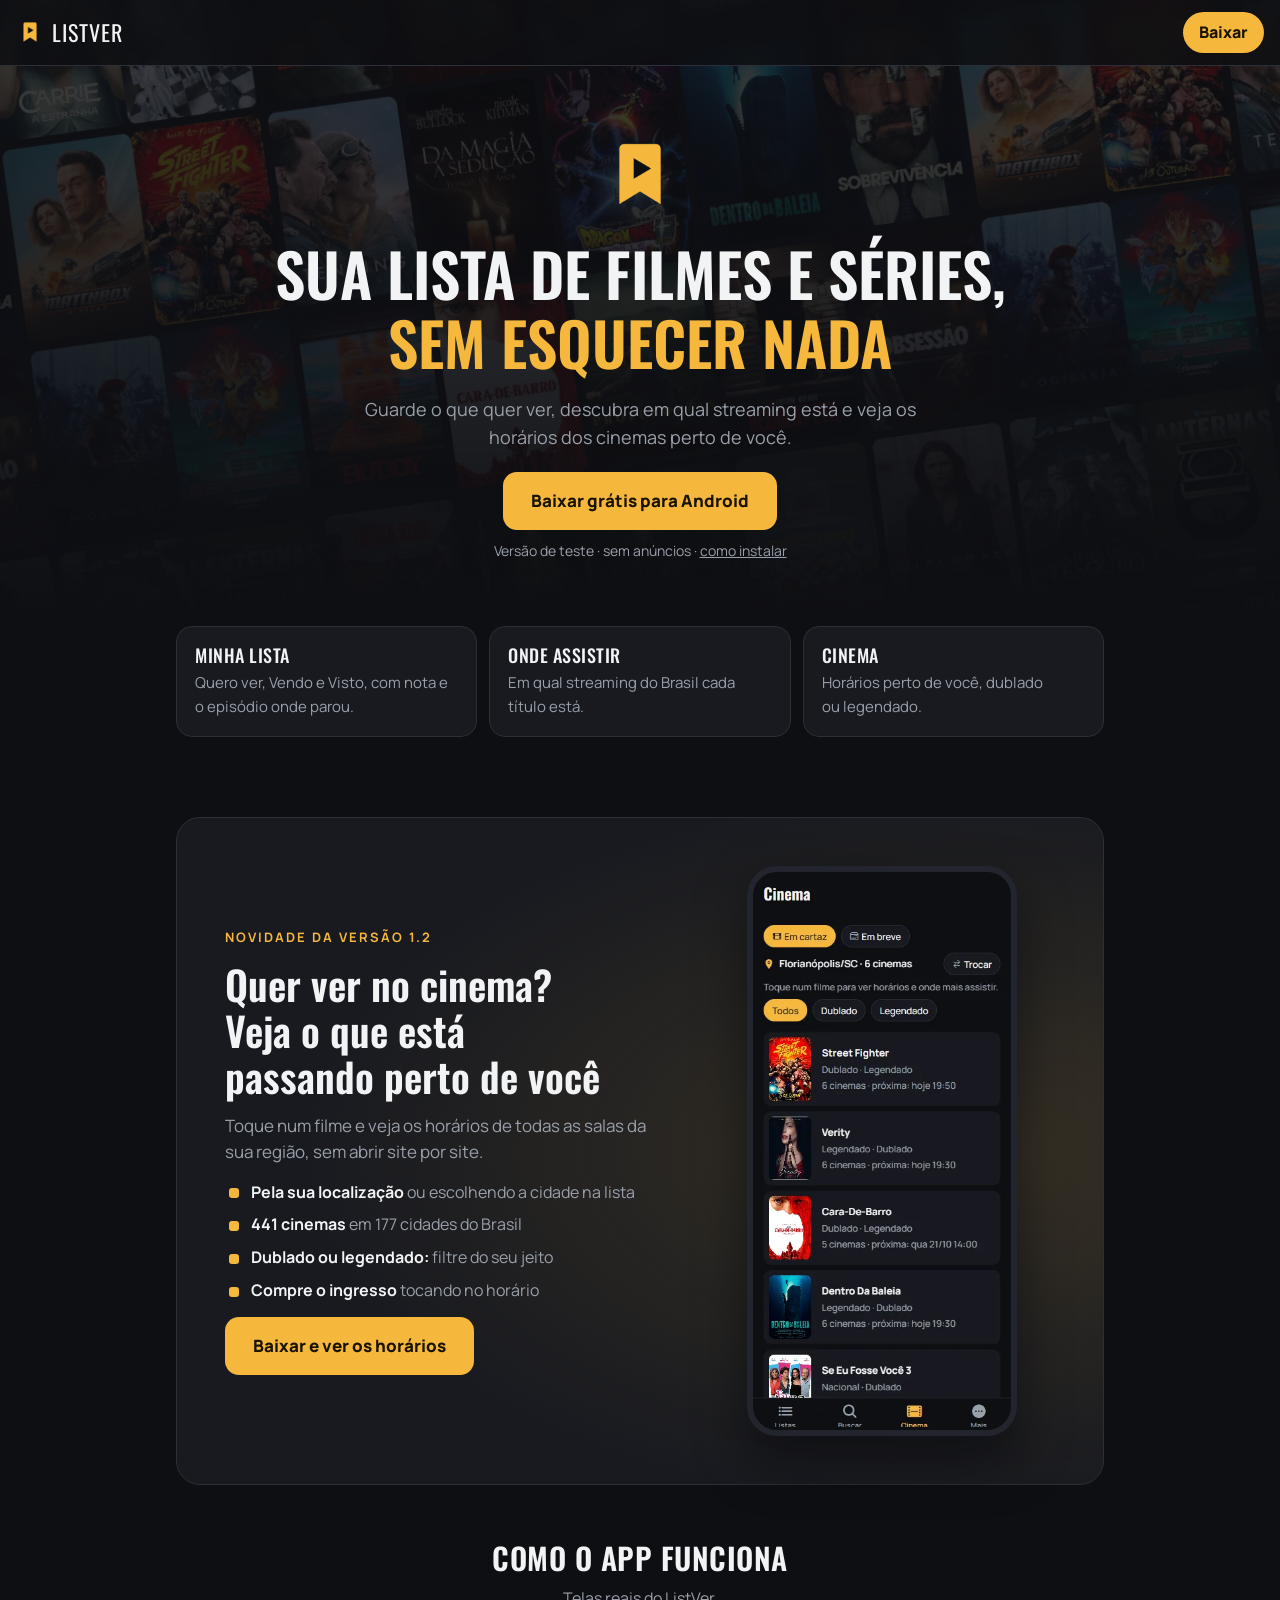
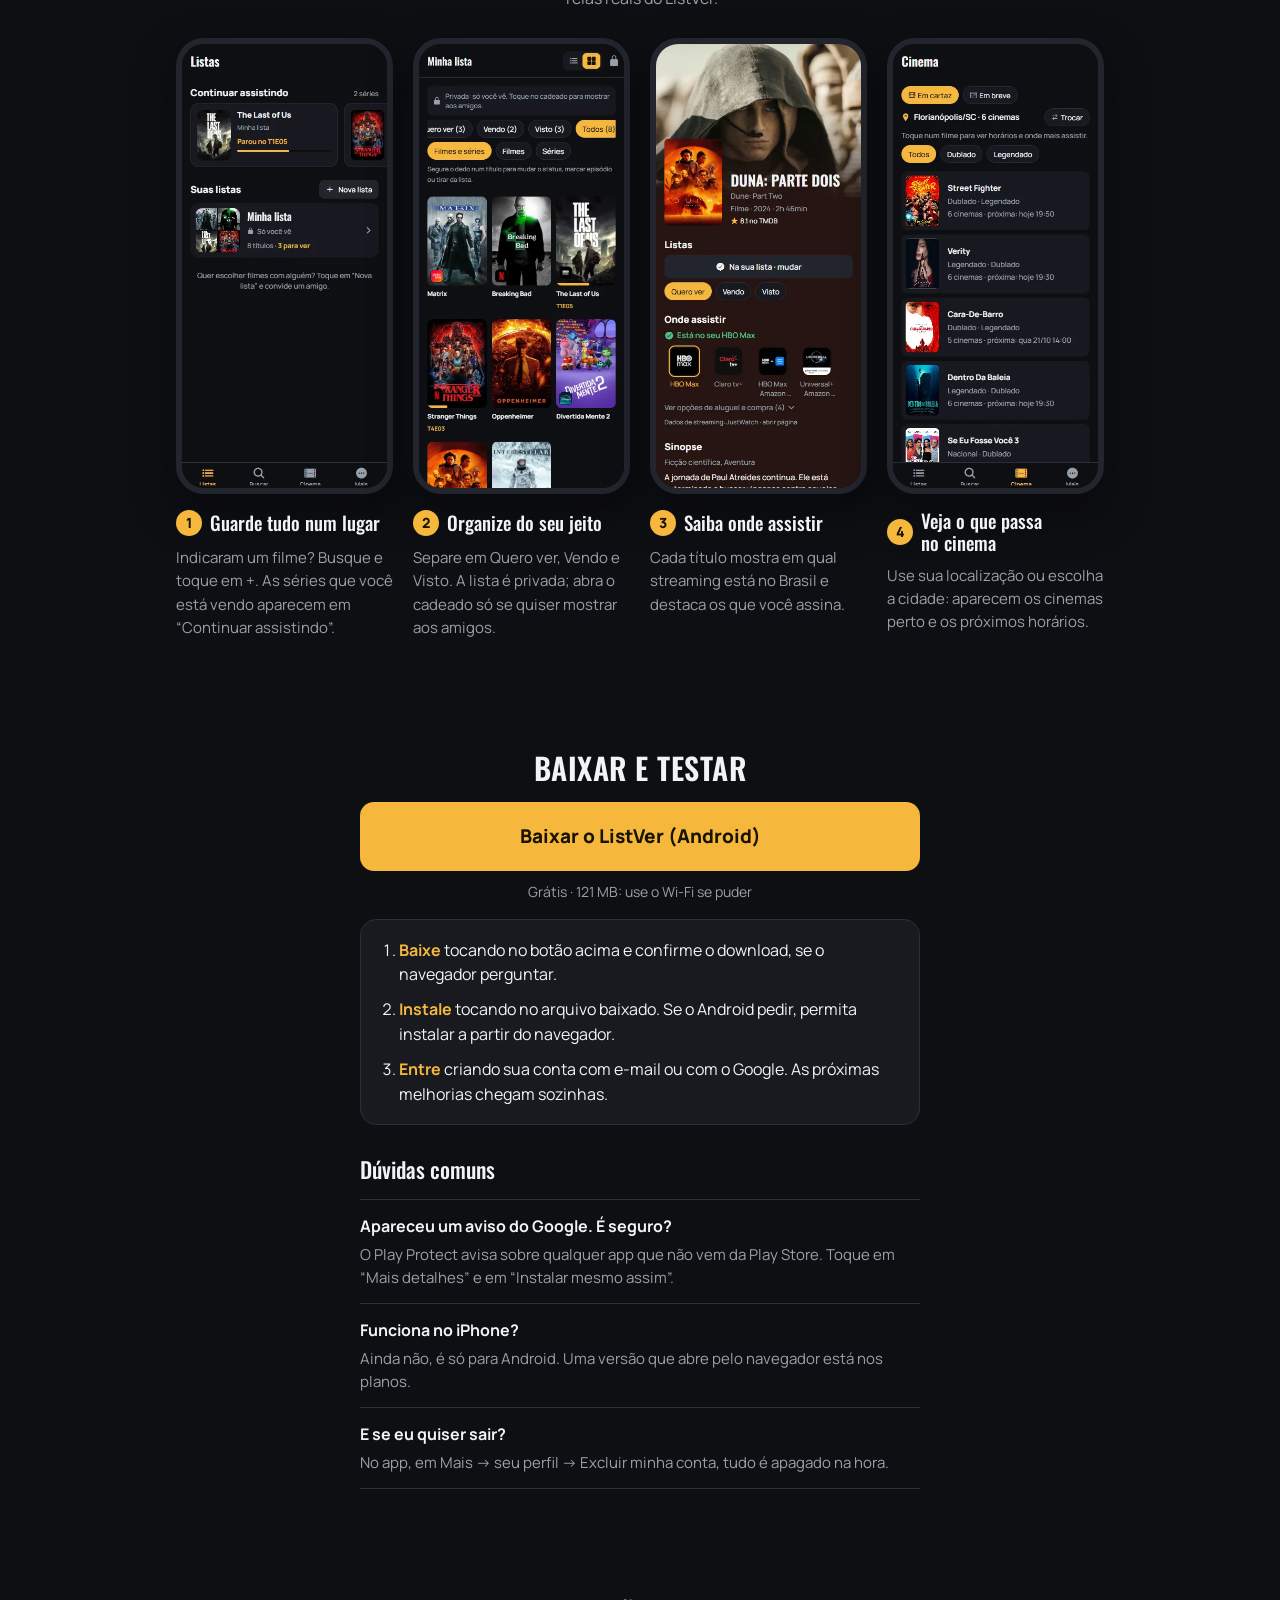
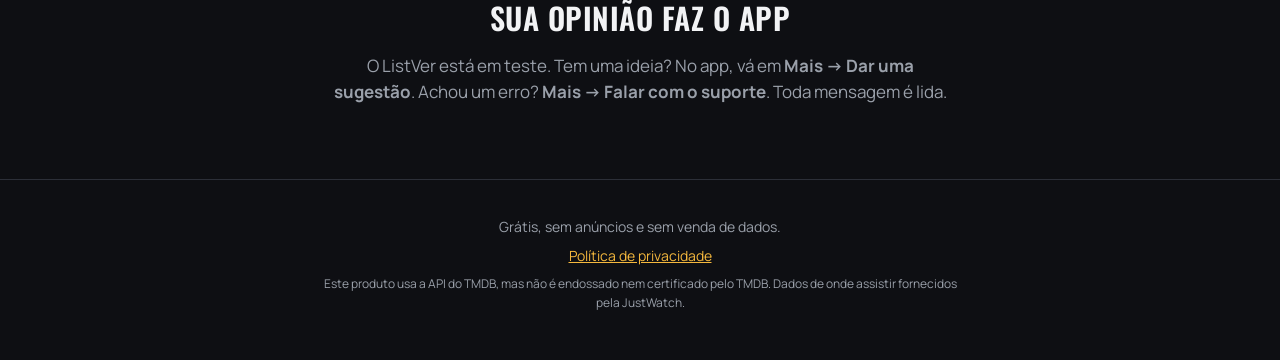
==== commit 75658bbc: "Secao de cinema em destaque" ====
--- a/index.html
+++ b/index.html
@@ -41,6 +41,22 @@
     <div class="destaque entra"><h3>Minha lista</h3><p>Quero ver, Vendo e Visto, com nota e o episódio onde parou.</p></div>
     <div class="destaque entra"><h3>Onde assistir</h3><p>Em qual streaming do Brasil cada título está.</p></div>
     <div class="destaque entra"><h3>Cinema</h3><p>Horários perto de você, dublado ou legendado.</p></div>
+  </section>
+
+  <section class="cinema" aria-labelledby="cinema-titulo">
+    <div class="cinema-texto revela">
+      <p class="sobrelinha">Novidade da versão 1.2</p>
+      <h2 id="cinema-titulo">Quer ver no cinema? Veja o que está passando perto de você</h2>
+      <p class="cinema-sub">Toque num filme e veja os horários de todas as salas da sua região, sem abrir site por site.</p>
+      <ul class="cinema-lista">
+        <li><strong>Pela sua localização</strong> ou escolhendo a cidade na lista</li>
+        <li><strong>441 cinemas</strong> em 177 cidades do Brasil</li>
+        <li><strong>Dublado ou legendado:</strong> filtre do seu jeito</li>
+        <li><strong>Compre o ingresso</strong> tocando no horário</li>
+      </ul>
+      <a class="botao" href="https://github.com/TypwX/listver/releases/latest/download/ListVer.apk">Baixar e ver os horários</a>
+    </div>
+    <img class="cinema-tela revela" src="telas/4-cinema.webp" alt="Tela Cinema do app: filmes em cartaz em Florianópolis com dublado, legendado e a próxima sessão" width="390" height="844" loading="lazy">
   </section>
 
   <section class="como" id="como" aria-labelledby="como-titulo">
--- a/estilo.css
+++ b/estilo.css
@@ -99,6 +99,33 @@
 .destaque { background: var(--cartao); border: 1px solid var(--borda); border-radius: 16px; padding: 18px; }
 .destaque h3 { font-size: 18px; text-transform: uppercase; letter-spacing: 0.5px; }
 .destaque p { color: var(--suave); margin: 6px 0 0; font-size: 15px; }
+
+/* ---------- Cinema em destaque ---------- */
+.cinema {
+  display: grid; gap: 32px; align-items: center;
+  margin-top: 24px; padding: 40px 24px;
+  background: radial-gradient(120% 90% at 85% 50%, rgba(245, 184, 61, 0.14), rgba(245, 184, 61, 0) 60%), var(--cartao);
+  border: 1px solid var(--borda); border-radius: 24px;
+}
+.cinema-texto { display: flex; flex-direction: column; gap: 14px; align-items: flex-start; }
+.sobrelinha { margin: 0; color: var(--destaque); font-size: 13px; font-weight: 700; letter-spacing: 2px; text-transform: uppercase; }
+.cinema h2 { text-align: left; text-transform: none; font-size: clamp(28px, 4.2vw, 40px); letter-spacing: 0; }
+.cinema-sub { margin: 0; color: var(--suave); font-size: 17px; }
+.cinema-lista { margin: 0; padding: 0; list-style: none; display: flex; flex-direction: column; gap: 8px; }
+.cinema-lista li { padding-left: 26px; position: relative; color: var(--suave); }
+.cinema-lista li::before {
+  content: ''; position: absolute; left: 4px; top: 0.55em; width: 10px; height: 10px;
+  border-radius: 3px; background: var(--destaque);
+}
+.cinema-lista strong { color: var(--texto); }
+.cinema-tela {
+  width: min(270px, 70vw); height: auto; justify-self: center;
+  border: 6px solid #22252d; border-radius: 30px; background: #000;
+  box-shadow: 0 24px 50px var(--sombra);
+}
+@media (min-width: 760px) {
+  .cinema { grid-template-columns: 1.3fr 1fr; padding: 48px; }
+}
 
 /* ---------- Como funciona ---------- */
 .secao-dica { text-align: center; color: var(--suave); margin: 10px 0 0; }
